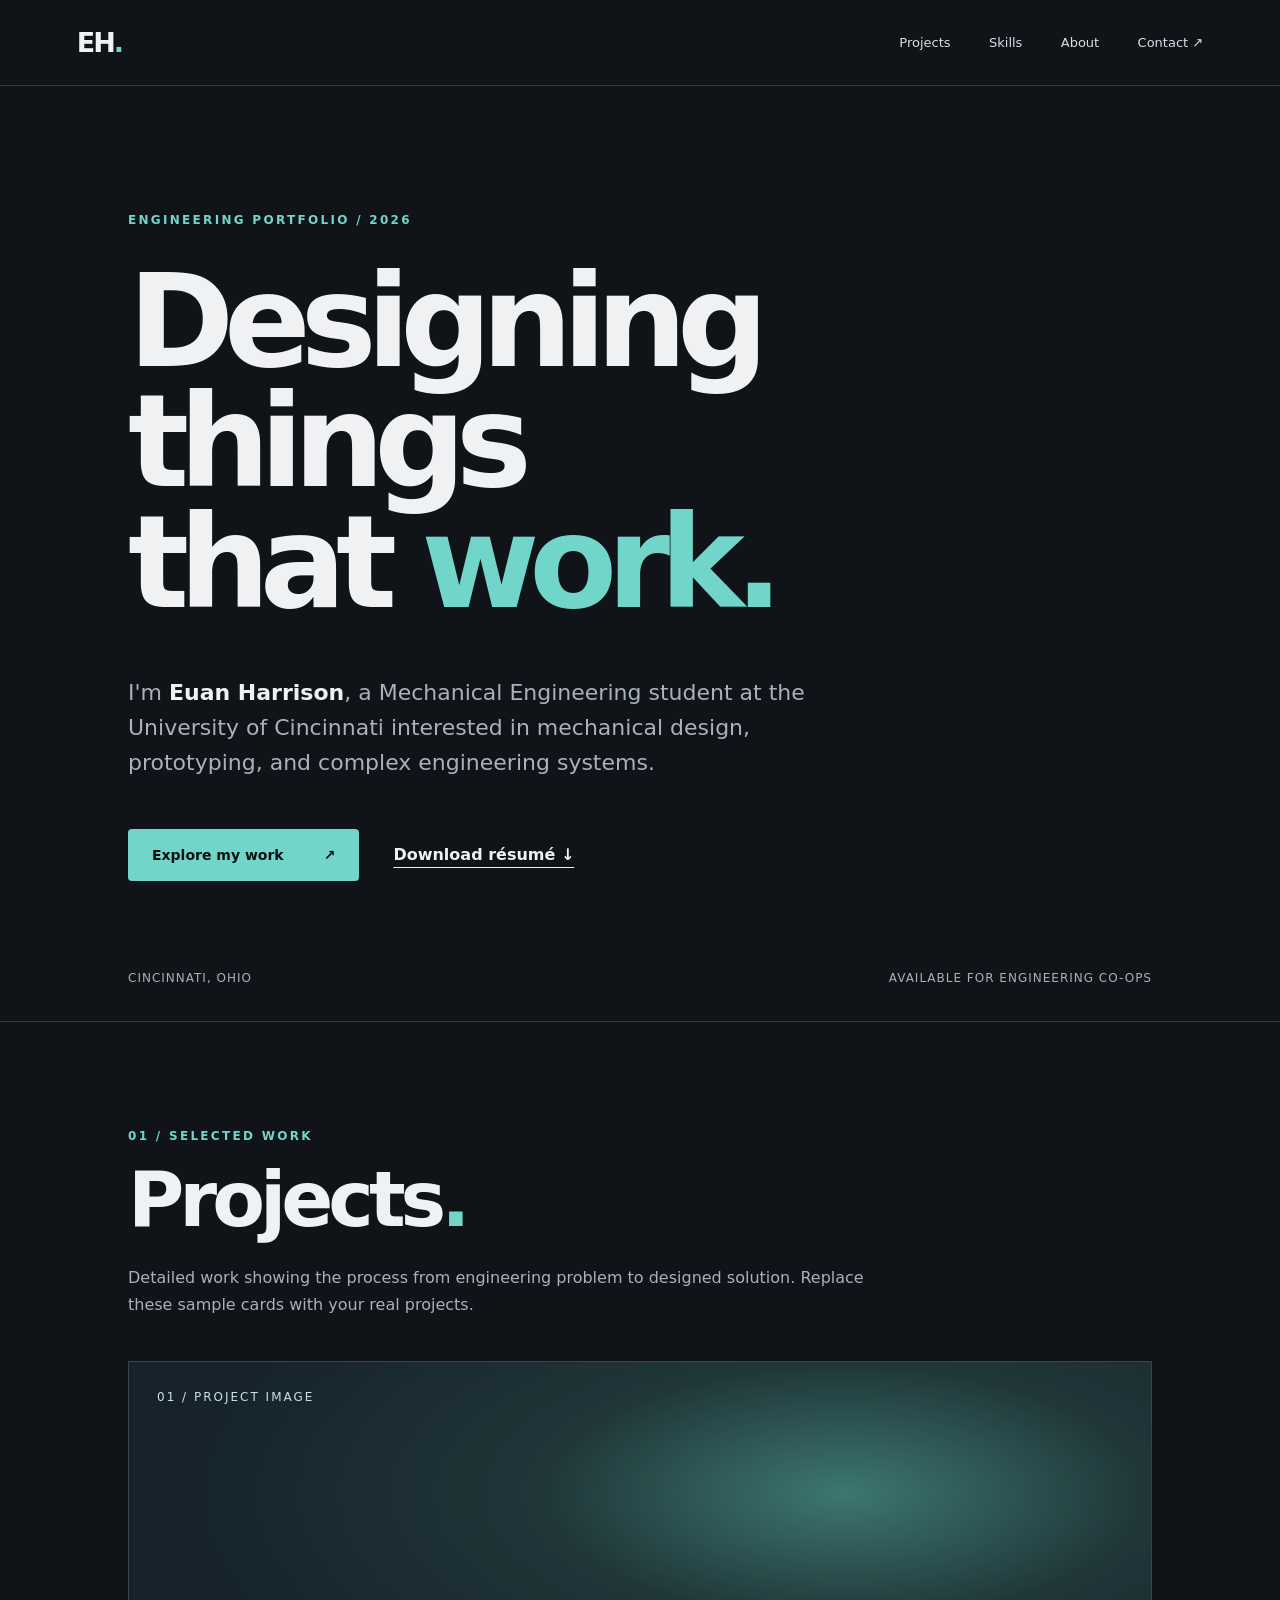
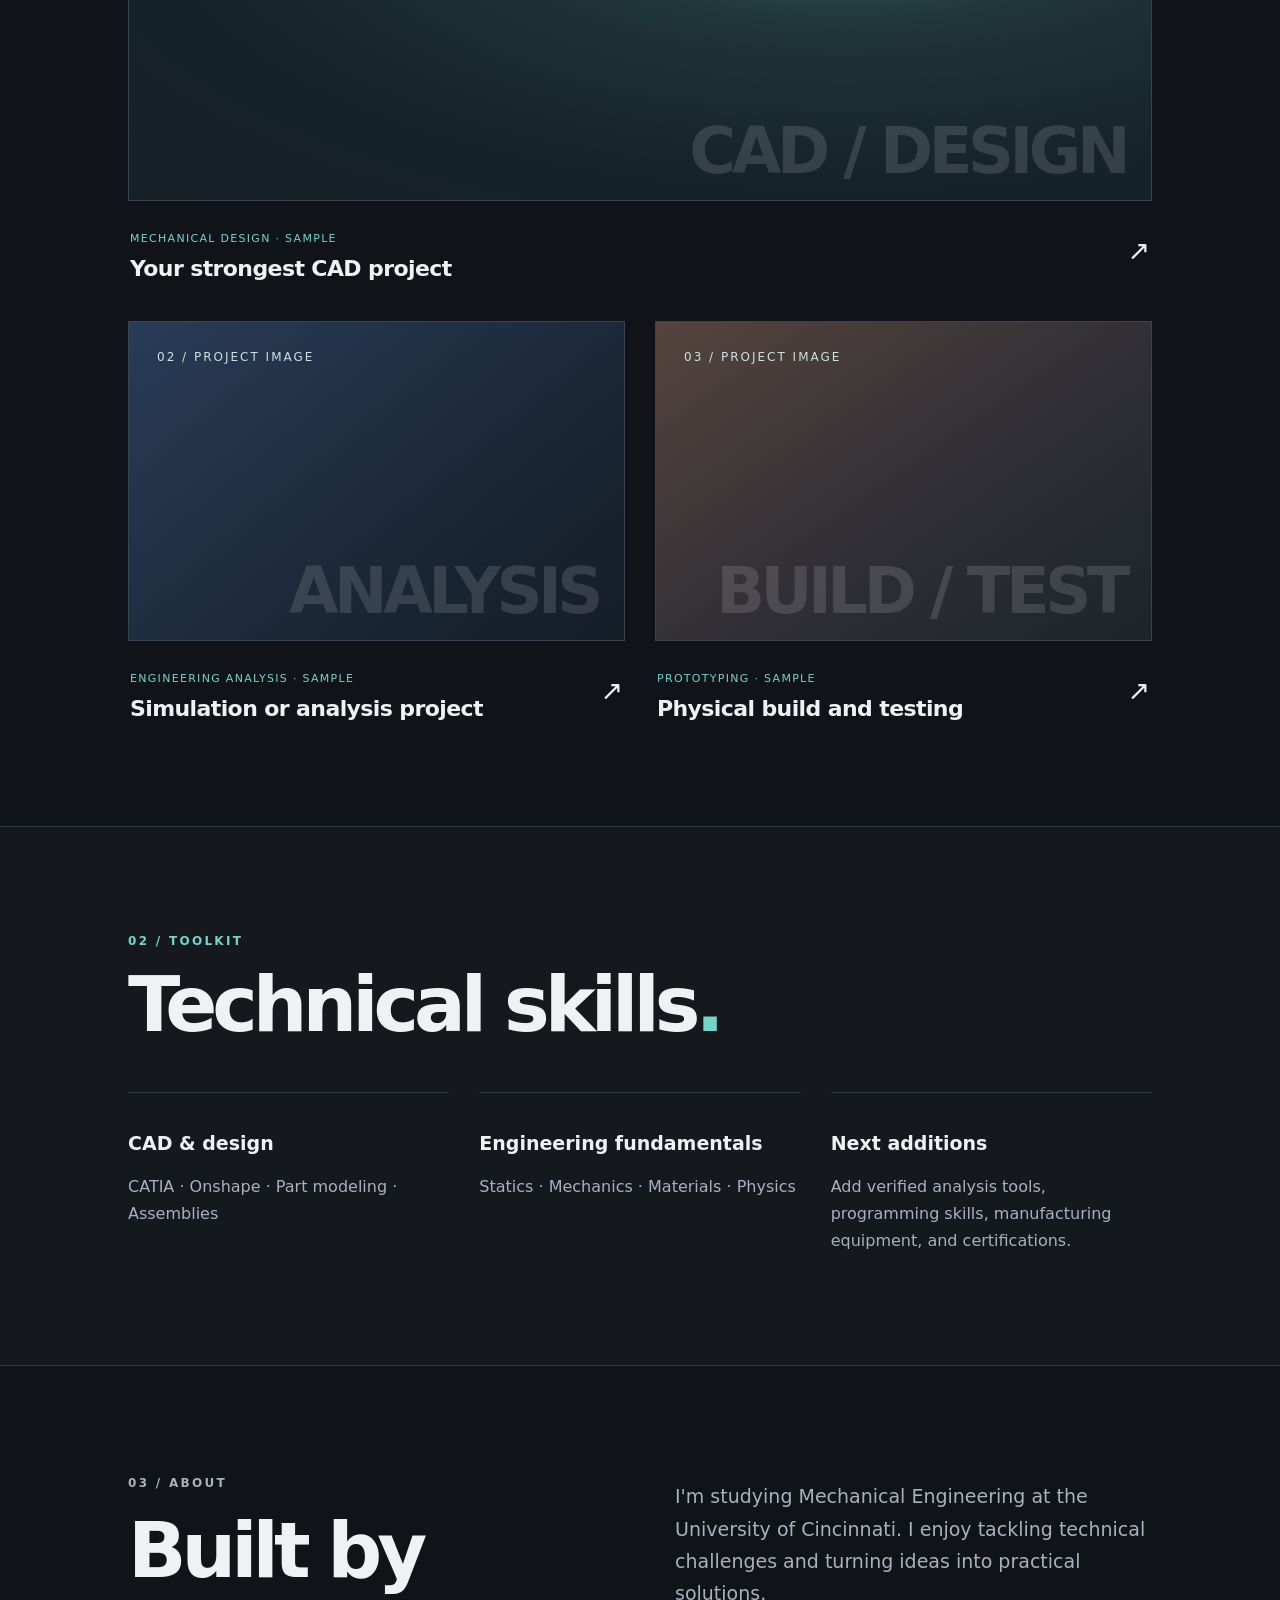
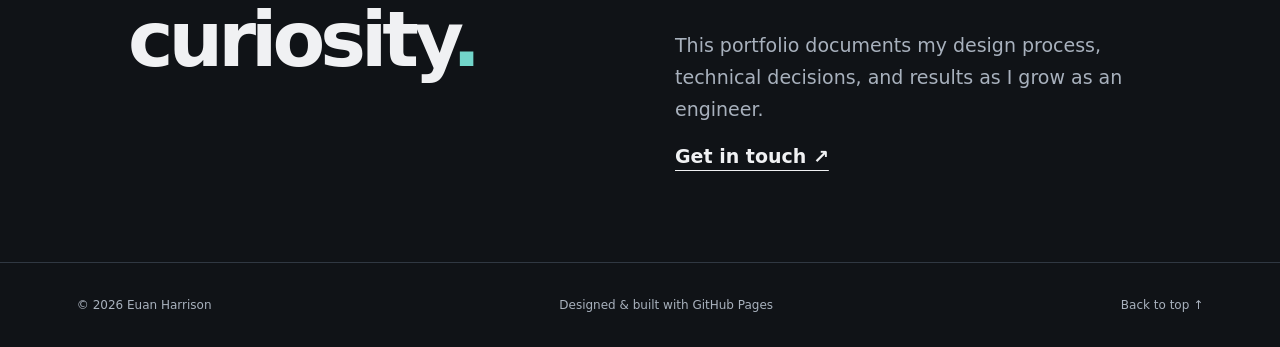
==== index.html @ 5d31ae8a "Add files via upload" ====
<!DOCTYPE html>
<html lang="en">
<head>
  <meta charset="UTF-8"><meta name="viewport" content="width=device-width, initial-scale=1">
  <meta name="description" content="Euan Harrison — Mechanical Engineering Portfolio">
  <title>Euan Harrison | Mechanical Engineering</title>
  <link rel="stylesheet" href="styles.css">
</head>
<body>
<header class="topbar"><a class="brand" href="#top">EH<span>.</span></a><nav aria-label="Main navigation"><a href="#projects">Projects</a><a href="#skills">Skills</a><a href="#about">About</a><a href="mailto:YOUR_EMAIL_HERE">Contact ↗</a></nav></header>
<main id="top">
<section class="hero"><p class="eyebrow">ENGINEERING PORTFOLIO / 2026</p><h1>Designing things<br>that <em>work.</em></h1><p class="intro">I'm <strong>Euan Harrison</strong>, a Mechanical Engineering student at the University of Cincinnati interested in mechanical design, prototyping, and complex engineering systems.</p><div class="actions"><a class="button" href="#projects">Explore my work <span>↗</span></a><a class="text-link" href="assets/resume.pdf" target="_blank" rel="noopener">Download résumé ↓</a></div><div class="hero-bottom"><span>Cincinnati, Ohio</span><span>Available for engineering co-ops</span></div></section>
<section id="projects" class="section"><div class="section-heading"><p class="eyebrow">01 / SELECTED WORK</p><h2>Projects<span class="dot">.</span></h2><p>Detailed work showing the process from engineering problem to designed solution. Replace these sample cards with your real projects.</p></div><div class="grid">
<a href="project.html" class="project-card"><div class="project-visual visual-one"><span>01 / PROJECT IMAGE</span><b>CAD / DESIGN</b></div><div class="project-meta"><div><p>MECHANICAL DESIGN · SAMPLE</p><h3>Your strongest CAD project</h3></div><span>↗</span></div></a>
<a href="project.html" class="project-card"><div class="project-visual visual-two"><span>02 / PROJECT IMAGE</span><b>ANALYSIS</b></div><div class="project-meta"><div><p>ENGINEERING ANALYSIS · SAMPLE</p><h3>Simulation or analysis project</h3></div><span>↗</span></div></a>
<a href="project.html" class="project-card"><div class="project-visual visual-three"><span>03 / PROJECT IMAGE</span><b>BUILD / TEST</b></div><div class="project-meta"><div><p>PROTOTYPING · SAMPLE</p><h3>Physical build and testing</h3></div><span>↗</span></div></a>
</div></section>
<section id="skills" class="section muted"><div class="section-heading"><p class="eyebrow">02 / TOOLKIT</p><h2>Technical skills<span class="dot">.</span></h2></div><div class="skill-grid"><div><h3>CAD & design</h3><p>CATIA · Onshape · Part modeling · Assemblies</p></div><div><h3>Engineering fundamentals</h3><p>Statics · Mechanics · Materials · Physics</p></div><div><h3>Next additions</h3><p>Add verified analysis tools, programming skills, manufacturing equipment, and certifications.</p></div></div></section>
<section id="about" class="section about"><div><p class="eyebrow">03 / ABOUT</p><h2>Built by curiosity<span class="dot">.</span></h2></div><div><p>I'm studying Mechanical Engineering at the University of Cincinnati. I enjoy tackling technical challenges and turning ideas into practical solutions.</p><p>This portfolio documents my design process, technical decisions, and results as I grow as an engineer.</p><a class="text-link" href="mailto:YOUR_EMAIL_HERE">Get in touch ↗</a></div></section>
</main><footer><span>© <span id="year">2026</span> Euan Harrison</span><span>Designed & built with GitHub Pages</span><a href="#top">Back to top ↑</a></footer><script src="script.js"></script>
</body></html>
---- styles.css ----
:root{--bg:#101317;--panel:#1a1f26;--text:#f0f1f3;--dim:#a8b1bd;--line:#303842;--accent:#72d5ca}*{box-sizing:border-box}html{scroll-behavior:smooth}body{margin:0;background:var(--bg);color:var(--text);font-family:Inter,ui-sans-serif,system-ui,-apple-system,"Segoe UI",Arial,sans-serif}a{color:inherit;text-decoration:none}.topbar{height:86px;padding:0 clamp(24px,6vw,100px);display:flex;align-items:center;justify-content:space-between;border-bottom:1px solid var(--line)}.brand{font-size:27px;font-weight:850;letter-spacing:-2px}.brand span,.dot{color:var(--accent)}nav{display:flex;gap:clamp(14px,3vw,40px);font-size:13px;color:#d9dfe5}nav a:hover,.text-link:hover{color:var(--accent)}.hero{min-height:690px;padding:115px clamp(24px,10vw,160px) 36px;display:flex;flex-direction:column;position:relative;border-bottom:1px solid var(--line)}.eyebrow{font-size:12px;font-weight:750;letter-spacing:2.3px;color:var(--accent);text-transform:uppercase}.hero h1,.case h1{font-size:clamp(60px,10vw,148px);line-height:.94;letter-spacing:-.08em;margin:23px 0 30px;font-weight:800}.hero h1 em{font-style:normal;color:var(--accent)}.intro{color:var(--dim);font-size:clamp(18px,2vw,22px);max-width:690px;line-height:1.6}.intro strong{color:var(--text)}.actions{display:flex;align-items:center;gap:34px;margin-top:26px;flex-wrap:wrap}.button{display:inline-flex;align-items:center;justify-content:space-between;gap:40px;background:var(--accent);color:#071210;font-weight:750;font-size:14px;padding:18px 24px;border-radius:4px}.button:hover{filter:brightness(1.12)}.text-link{font-weight:700;text-decoration:underline;text-underline-offset:7px}.hero-bottom{display:flex;justify-content:space-between;gap:24px;color:var(--dim);font-size:12px;letter-spacing:1px;text-transform:uppercase;margin-top:auto;padding-top:90px}.section{padding:95px clamp(24px,10vw,160px);border-bottom:1px solid var(--line)}.section-heading{margin-bottom:43px;max-width:760px}.section h2,.case h2{font-size:clamp(40px,6vw,80px);letter-spacing:-.065em;margin:9px 0 20px}.section-heading>p:last-child,.about p,.skill-grid p,.case p{line-height:1.7;color:var(--dim)}.grid{display:grid;grid-template-columns:repeat(2,minmax(0,1fr));gap:30px}.project-card:first-child{grid-column:1/-1}.project-visual{height:320px;border:1px solid #374452;padding:28px;display:flex;align-items:flex-start;justify-content:space-between;position:relative;overflow:hidden;font-size:12px;letter-spacing:2px;color:#c7e2e0}.project-card:first-child .project-visual{height:440px}.project-visual b{font-size:clamp(34px,5vw,72px);letter-spacing:-.07em;color:#ffffff22;position:absolute;bottom:12px;right:25px}.visual-one{background:radial-gradient(ellipse at 70% 30%,#3c776f 0%,#203639 30%,#16232b 65%,#182027)}.visual-two{background:linear-gradient(140deg,#293c57,#1a2635 65%,#151d27)}.visual-three{background:linear-gradient(145deg,#55443e,#302f35 55%,#1c252a)}.project-meta{display:flex;justify-content:space-between;gap:20px;align-items:center;padding:20px 2px 10px}.project-meta p{font-size:11px;letter-spacing:1.3px;color:var(--accent)}.project-meta h3{font-size:22px;margin:0;letter-spacing:-.6px}.project-meta>span{font-size:27px}.project-card:hover .project-meta h3{color:var(--accent)}.muted{background:#15191e}.skill-grid{display:grid;grid-template-columns:repeat(3,1fr);gap:30px}.skill-grid>div{border-top:1px solid var(--line);padding-top:20px}.skill-grid h3{font-size:19px}.about{display:grid;grid-template-columns:1fr 1fr;gap:70px}.about>div:last-child{font-size:19px}footer{display:flex;justify-content:space-between;gap:20px;padding:35px clamp(24px,6vw,100px);font-size:12px;color:var(--dim)}.case{padding:100px clamp(24px,14vw,210px);max-width:1500px;margin:auto}.case h1{font-size:clamp(55px,9vw,118px)}.case-hero{height:400px;align-items:center;justify-content:center;text-align:center;margin:55px 0 35px}.case-grid{display:grid;grid-template-columns:repeat(3,1fr);gap:24px;border-bottom:1px solid var(--line);padding-bottom:40px}.case section{padding:45px 0;border-bottom:1px solid var(--line)}.case h2{font-size:clamp(28px,4vw,48px)}.case>.button{margin-top:50px}@media(max-width:700px){.topbar{height:72px}nav{gap:14px;font-size:12px}nav a:last-child{display:none}.hero{min-height:620px;padding-top:85px}.hero-bottom{flex-direction:column;gap:8px}.section{padding-top:70px;padding-bottom:70px}.grid,.skill-grid,.about,.case-grid{grid-template-columns:1fr}.project-card:first-child{grid-column:auto}.project-card:first-child .project-visual,.project-visual{height:265px}.about{gap:5px}footer{flex-direction:column}.case{padding-top:65px}}
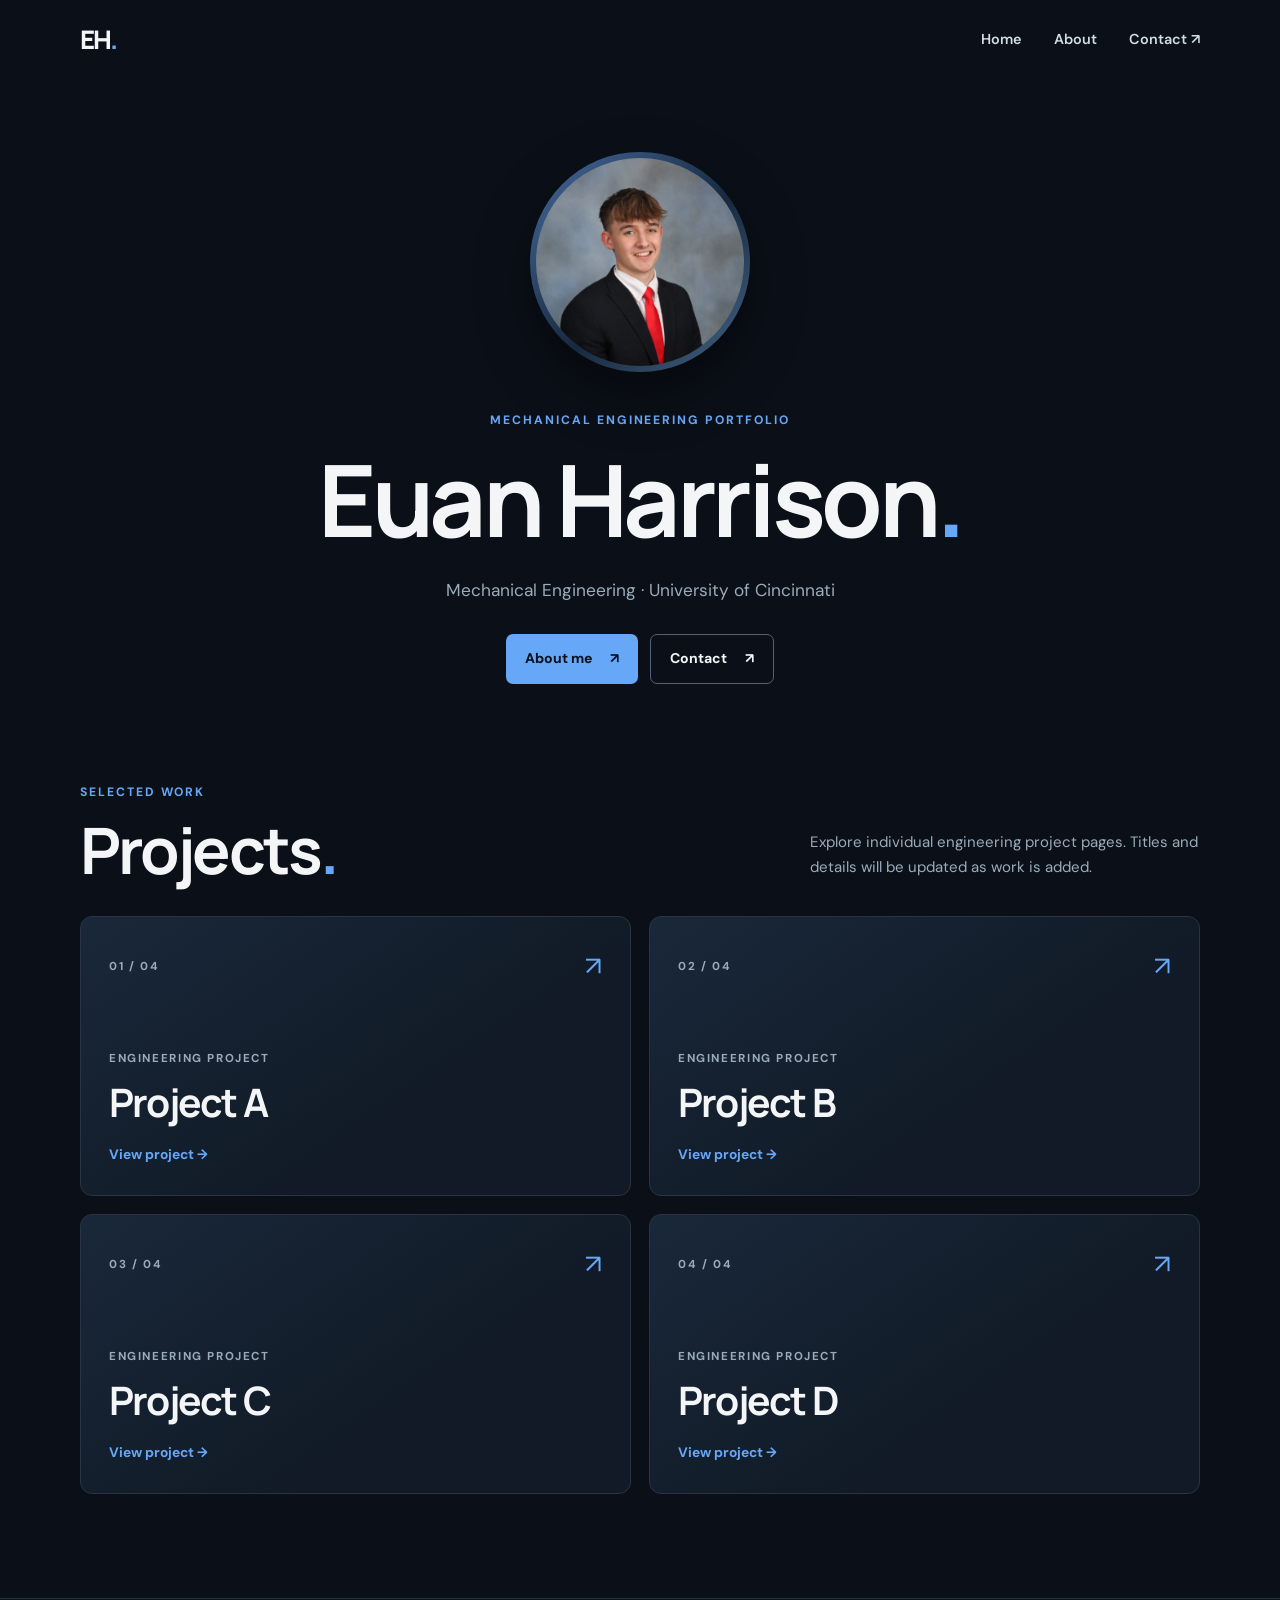
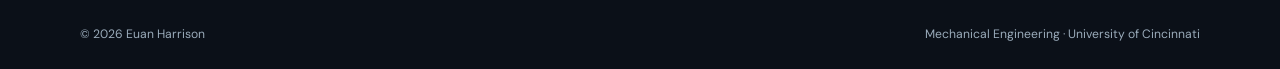
==== commit 56dbbea5: "Update 1 Project A-D, About page, headshot incl" ====
--- a/index.html
+++ b/index.html
@@ -1,21 +1 @@
-<!DOCTYPE html>
-<html lang="en">
-<head>
-  <meta charset="UTF-8"><meta name="viewport" content="width=device-width, initial-scale=1">
-  <meta name="description" content="Euan Harrison — Mechanical Engineering Portfolio">
-  <title>Euan Harrison | Mechanical Engineering</title>
-  <link rel="stylesheet" href="styles.css">
-</head>
-<body>
-<header class="topbar"><a class="brand" href="#top">EH<span>.</span></a><nav aria-label="Main navigation"><a href="#projects">Projects</a><a href="#skills">Skills</a><a href="#about">About</a><a href="mailto:YOUR_EMAIL_HERE">Contact ↗</a></nav></header>
-<main id="top">
-<section class="hero"><p class="eyebrow">ENGINEERING PORTFOLIO / 2026</p><h1>Designing things<br>that <em>work.</em></h1><p class="intro">I'm <strong>Euan Harrison</strong>, a Mechanical Engineering student at the University of Cincinnati interested in mechanical design, prototyping, and complex engineering systems.</p><div class="actions"><a class="button" href="#projects">Explore my work <span>↗</span></a><a class="text-link" href="assets/resume.pdf" target="_blank" rel="noopener">Download résumé ↓</a></div><div class="hero-bottom"><span>Cincinnati, Ohio</span><span>Available for engineering co-ops</span></div></section>
-<section id="projects" class="section"><div class="section-heading"><p class="eyebrow">01 / SELECTED WORK</p><h2>Projects<span class="dot">.</span></h2><p>Detailed work showing the process from engineering problem to designed solution. Replace these sample cards with your real projects.</p></div><div class="grid">
-<a href="project.html" class="project-card"><div class="project-visual visual-one"><span>01 / PROJECT IMAGE</span><b>CAD / DESIGN</b></div><div class="project-meta"><div><p>MECHANICAL DESIGN · SAMPLE</p><h3>Your strongest CAD project</h3></div><span>↗</span></div></a>
-<a href="project.html" class="project-card"><div class="project-visual visual-two"><span>02 / PROJECT IMAGE</span><b>ANALYSIS</b></div><div class="project-meta"><div><p>ENGINEERING ANALYSIS · SAMPLE</p><h3>Simulation or analysis project</h3></div><span>↗</span></div></a>
-<a href="project.html" class="project-card"><div class="project-visual visual-three"><span>03 / PROJECT IMAGE</span><b>BUILD / TEST</b></div><div class="project-meta"><div><p>PROTOTYPING · SAMPLE</p><h3>Physical build and testing</h3></div><span>↗</span></div></a>
-</div></section>
-<section id="skills" class="section muted"><div class="section-heading"><p class="eyebrow">02 / TOOLKIT</p><h2>Technical skills<span class="dot">.</span></h2></div><div class="skill-grid"><div><h3>CAD & design</h3><p>CATIA · Onshape · Part modeling · Assemblies</p></div><div><h3>Engineering fundamentals</h3><p>Statics · Mechanics · Materials · Physics</p></div><div><h3>Next additions</h3><p>Add verified analysis tools, programming skills, manufacturing equipment, and certifications.</p></div></div></section>
-<section id="about" class="section about"><div><p class="eyebrow">03 / ABOUT</p><h2>Built by curiosity<span class="dot">.</span></h2></div><div><p>I'm studying Mechanical Engineering at the University of Cincinnati. I enjoy tackling technical challenges and turning ideas into practical solutions.</p><p>This portfolio documents my design process, technical decisions, and results as I grow as an engineer.</p><a class="text-link" href="mailto:YOUR_EMAIL_HERE">Get in touch ↗</a></div></section>
-</main><footer><span>© <span id="year">2026</span> Euan Harrison</span><span>Designed & built with GitHub Pages</span><a href="#top">Back to top ↑</a></footer><script src="script.js"></script>
-</body></html>
+<!doctype html><html lang="en"><head><meta charset="utf-8"><meta name="viewport" content="width=device-width,initial-scale=1"><meta name="description" content="Mechanical engineering portfolio of Euan Harrison."><title>Home | Euan Harrison</title><link rel="stylesheet" href="styles.css"></head><body><header class="topbar"><a class="brand" href="index.html" aria-label="Euan Harrison home">EH<span>.</span></a><nav aria-label="Main navigation"><a href="index.html">Home</a><a href="about.html">About</a><a href="mailto:YOUR_EMAIL_HERE">Contact ↗</a></nav></header><main><section class="home-hero"><div class="portrait-wrap"><img class="portrait" src="assets/headshot.png" alt="Professional portrait of Euan Harrison"></div><p class="eyebrow">MECHANICAL ENGINEERING PORTFOLIO</p><h1>Euan Harrison<span class="dot">.</span></h1><p class="tagline">Mechanical Engineering · University of Cincinnati</p><div class="hero-actions"><a class="pill" href="about.html">About me <span aria-hidden="true">↗</span></a><a class="pill secondary" href="mailto:YOUR_EMAIL_HERE">Contact <span aria-hidden="true">↗</span></a></div></section><section class="projects" aria-labelledby="projects-heading"><div class="section-header"><div><p class="eyebrow">SELECTED WORK</p><h2 id="projects-heading">Projects<span class="dot">.</span></h2></div><p>Explore individual engineering project pages. Titles and details will be updated as work is added.</p></div><div class="project-grid"><a class="project-tile" href="project-a.html" aria-label="View Project A"><div class="tile-upper"><span class="project-index">01 / 04</span><span class="tile-arrow">↗</span></div><div class="tile-lower"><span class="tile-kicker">ENGINEERING PROJECT</span><h3>Project A</h3><span class="tile-cta">View project →</span></div></a><a class="project-tile" href="project-b.html" aria-label="View Project B"><div class="tile-upper"><span class="project-index">02 / 04</span><span class="tile-arrow">↗</span></div><div class="tile-lower"><span class="tile-kicker">ENGINEERING PROJECT</span><h3>Project B</h3><span class="tile-cta">View project →</span></div></a><a class="project-tile" href="project-c.html" aria-label="View Project C"><div class="tile-upper"><span class="project-index">03 / 04</span><span class="tile-arrow">↗</span></div><div class="tile-lower"><span class="tile-kicker">ENGINEERING PROJECT</span><h3>Project C</h3><span class="tile-cta">View project →</span></div></a><a class="project-tile" href="project-d.html" aria-label="View Project D"><div class="tile-upper"><span class="project-index">04 / 04</span><span class="tile-arrow">↗</span></div><div class="tile-lower"><span class="tile-kicker">ENGINEERING PROJECT</span><h3>Project D</h3><span class="tile-cta">View project →</span></div></a></div></section></main><footer><span>© <span id="year">2026</span> Euan Harrison</span><span>Mechanical Engineering · University of Cincinnati</span></footer><script src="script.js"></script></body></html>
--- a/styles.css
+++ b/styles.css
@@ -1 +1,2 @@
-:root{--bg:#101317;--panel:#1a1f26;--text:#f0f1f3;--dim:#a8b1bd;--line:#303842;--accent:#72d5ca}*{box-sizing:border-box}html{scroll-behavior:smooth}body{margin:0;background:var(--bg);color:var(--text);font-family:Inter,ui-sans-serif,system-ui,-apple-system,"Segoe UI",Arial,sans-serif}a{color:inherit;text-decoration:none}.topbar{height:86px;padding:0 clamp(24px,6vw,100px);display:flex;align-items:center;justify-content:space-between;border-bottom:1px solid var(--line)}.brand{font-size:27px;font-weight:850;letter-spacing:-2px}.brand span,.dot{color:var(--accent)}nav{display:flex;gap:clamp(14px,3vw,40px);font-size:13px;color:#d9dfe5}nav a:hover,.text-link:hover{color:var(--accent)}.hero{min-height:690px;padding:115px clamp(24px,10vw,160px) 36px;display:flex;flex-direction:column;position:relative;border-bottom:1px solid var(--line)}.eyebrow{font-size:12px;font-weight:750;letter-spacing:2.3px;color:var(--accent);text-transform:uppercase}.hero h1,.case h1{font-size:clamp(60px,10vw,148px);line-height:.94;letter-spacing:-.08em;margin:23px 0 30px;font-weight:800}.hero h1 em{font-style:normal;color:var(--accent)}.intro{color:var(--dim);font-size:clamp(18px,2vw,22px);max-width:690px;line-height:1.6}.intro strong{color:var(--text)}.actions{display:flex;align-items:center;gap:34px;margin-top:26px;flex-wrap:wrap}.button{display:inline-flex;align-items:center;justify-content:space-between;gap:40px;background:var(--accent);color:#071210;font-weight:750;font-size:14px;padding:18px 24px;border-radius:4px}.button:hover{filter:brightness(1.12)}.text-link{font-weight:700;text-decoration:underline;text-underline-offset:7px}.hero-bottom{display:flex;justify-content:space-between;gap:24px;color:var(--dim);font-size:12px;letter-spacing:1px;text-transform:uppercase;margin-top:auto;padding-top:90px}.section{padding:95px clamp(24px,10vw,160px);border-bottom:1px solid var(--line)}.section-heading{margin-bottom:43px;max-width:760px}.section h2,.case h2{font-size:clamp(40px,6vw,80px);letter-spacing:-.065em;margin:9px 0 20px}.section-heading>p:last-child,.about p,.skill-grid p,.case p{line-height:1.7;color:var(--dim)}.grid{display:grid;grid-template-columns:repeat(2,minmax(0,1fr));gap:30px}.project-card:first-child{grid-column:1/-1}.project-visual{height:320px;border:1px solid #374452;padding:28px;display:flex;align-items:flex-start;justify-content:space-between;position:relative;overflow:hidden;font-size:12px;letter-spacing:2px;color:#c7e2e0}.project-card:first-child .project-visual{height:440px}.project-visual b{font-size:clamp(34px,5vw,72px);letter-spacing:-.07em;color:#ffffff22;position:absolute;bottom:12px;right:25px}.visual-one{background:radial-gradient(ellipse at 70% 30%,#3c776f 0%,#203639 30%,#16232b 65%,#182027)}.visual-two{background:linear-gradient(140deg,#293c57,#1a2635 65%,#151d27)}.visual-three{background:linear-gradient(145deg,#55443e,#302f35 55%,#1c252a)}.project-meta{display:flex;justify-content:space-between;gap:20px;align-items:center;padding:20px 2px 10px}.project-meta p{font-size:11px;letter-spacing:1.3px;color:var(--accent)}.project-meta h3{font-size:22px;margin:0;letter-spacing:-.6px}.project-meta>span{font-size:27px}.project-card:hover .project-meta h3{color:var(--accent)}.muted{background:#15191e}.skill-grid{display:grid;grid-template-columns:repeat(3,1fr);gap:30px}.skill-grid>div{border-top:1px solid var(--line);padding-top:20px}.skill-grid h3{font-size:19px}.about{display:grid;grid-template-columns:1fr 1fr;gap:70px}.about>div:last-child{font-size:19px}footer{display:flex;justify-content:space-between;gap:20px;padding:35px clamp(24px,6vw,100px);font-size:12px;color:var(--dim)}.case{padding:100px clamp(24px,14vw,210px);max-width:1500px;margin:auto}.case h1{font-size:clamp(55px,9vw,118px)}.case-hero{height:400px;align-items:center;justify-content:center;text-align:center;margin:55px 0 35px}.case-grid{display:grid;grid-template-columns:repeat(3,1fr);gap:24px;border-bottom:1px solid var(--line);padding-bottom:40px}.case section{padding:45px 0;border-bottom:1px solid var(--line)}.case h2{font-size:clamp(28px,4vw,48px)}.case>.button{margin-top:50px}@media(max-width:700px){.topbar{height:72px}nav{gap:14px;font-size:12px}nav a:last-child{display:none}.hero{min-height:620px;padding-top:85px}.hero-bottom{flex-direction:column;gap:8px}.section{padding-top:70px;padding-bottom:70px}.grid,.skill-grid,.about,.case-grid{grid-template-columns:1fr}.project-card:first-child{grid-column:auto}.project-card:first-child .project-visual,.project-visual{height:265px}.about{gap:5px}footer{flex-direction:column}.case{padding-top:65px}}
+@import url('https://fonts.googleapis.com/css2?family=DM+Sans:wght@400;500;600;700&family=Manrope:wght@400;500;600;700;800&display=swap');
+:root{--bg:#0b1018;--panel:#111a26;--line:#293341;--text:#f3f5f7;--muted:#9aabba;--accent:#66a7f8;--max:1120px}*{box-sizing:border-box}html{scroll-behavior:smooth}body{margin:0;background:var(--bg);color:var(--text);font-family:'DM Sans',Arial,sans-serif;line-height:1.65}a{color:inherit;text-decoration:none}a:focus-visible{outline:3px solid var(--accent);outline-offset:5px}h1,h2,h3,p{margin-top:0}h1,h2,h3{font-family:Manrope,Arial,sans-serif;letter-spacing:-.045em;line-height:1.13}.dot{color:var(--accent)}.eyebrow{color:var(--accent);font-size:.76rem;font-weight:700;letter-spacing:.16em}.topbar{height:80px;max-width:calc(var(--max) + 64px);padding:0 32px;margin:auto;display:flex;align-items:center;justify-content:space-between}.brand{font-family:Manrope,sans-serif;font-size:1.6rem;font-weight:800;letter-spacing:-.08em}.brand span{color:var(--accent)}nav{display:flex;gap:32px}nav a{font-size:.9rem;font-weight:600;color:#d1dce7;transition:color .2s}nav a:hover,.back-link:hover{color:var(--accent)}main{min-height:calc(100vh - 164px)}.home-hero{text-align:center;max-width:850px;padding:72px 24px 98px;margin:auto}.portrait-wrap{width:220px;height:220px;border-radius:50%;margin:0 auto 38px;padding:6px;background:linear-gradient(135deg,#456b9e,#17293f 55%,#466687);box-shadow:0 22px 55px #0007}.portrait{display:block;width:100%;height:100%;object-fit:cover;object-position:50% 27%;border-radius:50%}.home-hero h1{font-size:clamp(3.2rem,7.8vw,6.5rem);margin:13px 0}.tagline{font-size:1.08rem;color:var(--muted);margin:20px 0 30px}.hero-actions,.link-row,.next-links{display:flex;gap:12px;flex-wrap:wrap;justify-content:center}.pill{display:inline-flex;align-items:center;justify-content:center;gap:18px;background:var(--accent);color:#07111e;border-radius:7px;padding:12px 19px;font-size:.88rem;font-weight:700;transition:transform .2s,background .2s}.pill:hover{transform:translateY(-2px);background:#8cbbfa}.pill.secondary{border:1px solid #526276;background:transparent;color:var(--text)}.pill.secondary:hover{border-color:var(--accent)}.projects{max-width:calc(var(--max) + 64px);margin:0 auto;padding:0 32px 104px}.section-header{display:flex;justify-content:space-between;align-items:end;gap:30px;margin-bottom:30px}.section-header h2{font-size:clamp(2.7rem,5vw,4.25rem);margin:0}.section-header>p{color:var(--muted);max-width:390px;font-size:.94rem;margin:0 0 6px}.project-grid{display:grid;grid-template-columns:repeat(2,minmax(0,1fr));gap:18px}.project-tile{min-height:280px;padding:28px;background:linear-gradient(145deg,#19283a,#111a26 65%);border:1px solid var(--line);display:flex;flex-direction:column;justify-content:space-between;border-radius:12px;transition:border-color .25s,transform .25s,background .25s}.project-tile:hover{transform:translateY(-4px);border-color:var(--accent);background:linear-gradient(145deg,#203957,#131e2b)}.tile-upper{display:flex;justify-content:space-between;align-items:center}.project-index,.tile-kicker{font-size:.72rem;font-weight:700;letter-spacing:.14em;color:var(--muted)}.tile-arrow{font-size:1.65rem;color:var(--accent)}.tile-lower h3{font-size:2.45rem;margin:10px 0 16px}.tile-cta{font-size:.86rem;color:var(--accent);font-weight:700}footer{border-top:1px solid var(--line);padding:25px max(32px,calc((100vw - var(--max))/2));display:flex;justify-content:space-between;gap:20px;color:var(--muted);font-size:.76rem}.inner-page{max-width:calc(var(--max) + 64px);margin:0 auto;padding:75px 32px 112px}.inner-page h1{font-size:clamp(3.2rem,7vw,5.7rem);margin:16px 0 26px}.lead{font-size:1.25rem;color:#dce5ed;max-width:700px}.inner-page p:not(.eyebrow){color:#b8c5d1}.about-layout{display:grid;grid-template-columns:1.3fr .7fr;gap:75px;align-items:center}.about-layout p{max-width:640px}.about-layout .link-row{justify-content:flex-start;margin-top:30px}.about-image{width:100%;max-height:500px;object-fit:cover;object-position:center 21%;border-radius:13px;border:1px solid var(--line)}.case-top{display:flex;align-items:center;justify-content:space-between;gap:25px}.back-link{font-size:.87rem;font-weight:700;color:#d2dfed}.case-top .eyebrow{margin:0}.case-page>.lead{margin-bottom:42px}.image-placeholder{height:360px;border:1px dashed #3b5269;border-radius:12px;background:radial-gradient(ellipse at 50% 60%,#203653,#111c2a 65%);display:flex;flex-direction:column;gap:13px;align-items:center;justify-content:center;text-align:center;padding:25px;color:#e4ebf3;font-weight:700;letter-spacing:.04em}.image-placeholder small{font-weight:400;color:var(--muted);letter-spacing:0}.case-facts{display:grid;grid-template-columns:repeat(3,1fr);border-bottom:1px solid var(--line);gap:15px;padding:32px 0 42px;margin-bottom:30px}.case-facts div{display:flex;flex-direction:column;gap:8px}.case-facts span{color:var(--accent);font-size:.72rem;letter-spacing:.14em;font-weight:700}.case-facts strong{font-weight:500}.case-sections section{display:grid;grid-template-columns:80px 1fr;gap:22px;padding:29px 0;border-bottom:1px solid var(--line)}.section-number{color:var(--accent);font-family:Manrope;font-size:1.05rem;font-weight:800}.case-sections h2{font-size:1.55rem;margin-bottom:12px}.case-sections p{margin-bottom:0}.next-links{justify-content:space-between;margin-top:36px}@media(max-width:760px){.topbar{height:70px;padding:0 22px}nav{gap:20px}.home-hero{padding:56px 18px 77px}.portrait-wrap{width:184px;height:184px}.projects{padding:0 20px 75px}.section-header{display:block}.section-header>p{margin-top:18px}.project-grid{grid-template-columns:1fr}.project-tile{min-height:230px}.inner-page{padding:48px 22px 80px}.about-layout{grid-template-columns:1fr;gap:30px}.about-image{max-height:440px;width:min(100%,390px)}footer{padding:22px;display:block}footer span{display:block;margin:6px 0}.case-facts{grid-template-columns:1fr;gap:23px}.image-placeholder{height:270px}.case-top{align-items:flex-start}.case-top .eyebrow{text-align:right}.case-sections section{grid-template-columns:40px 1fr;gap:10px}}@media(prefers-reduced-motion:reduce){html{scroll-behavior:auto}*{transition:none!important}}
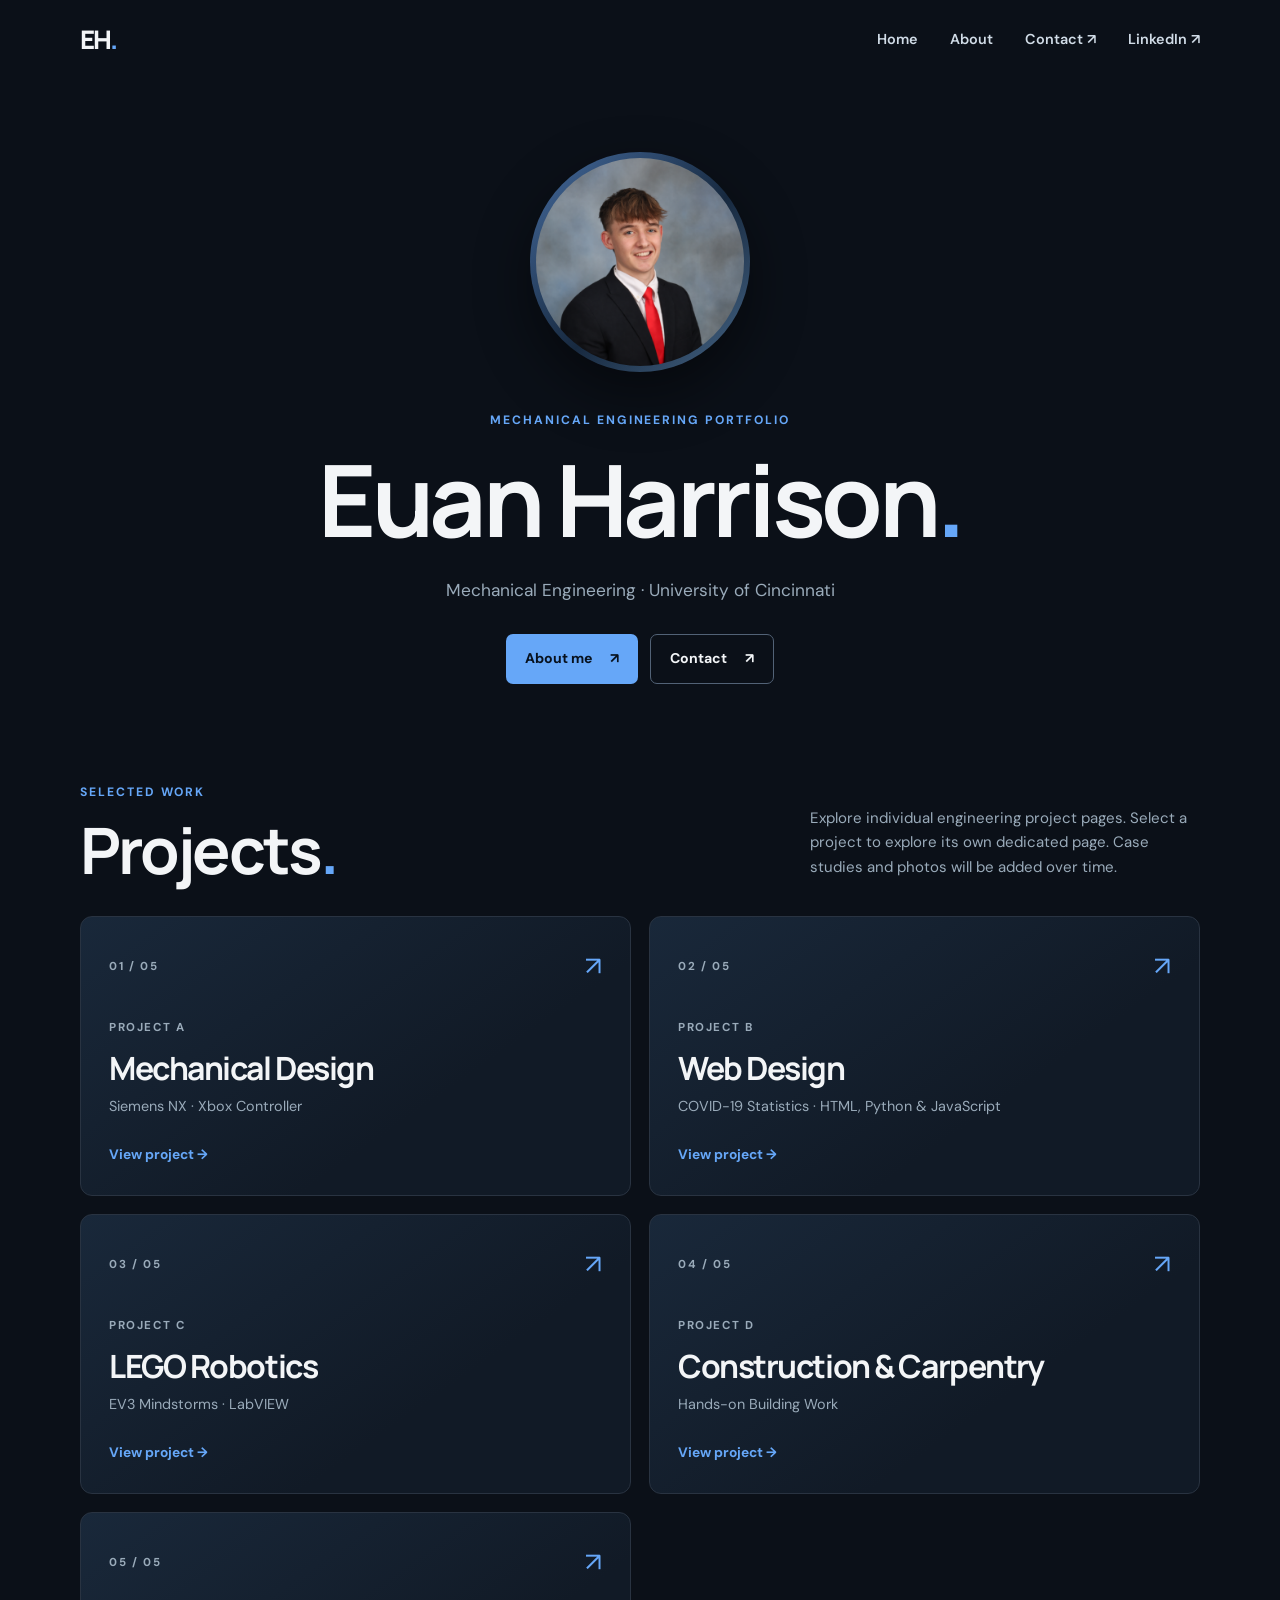
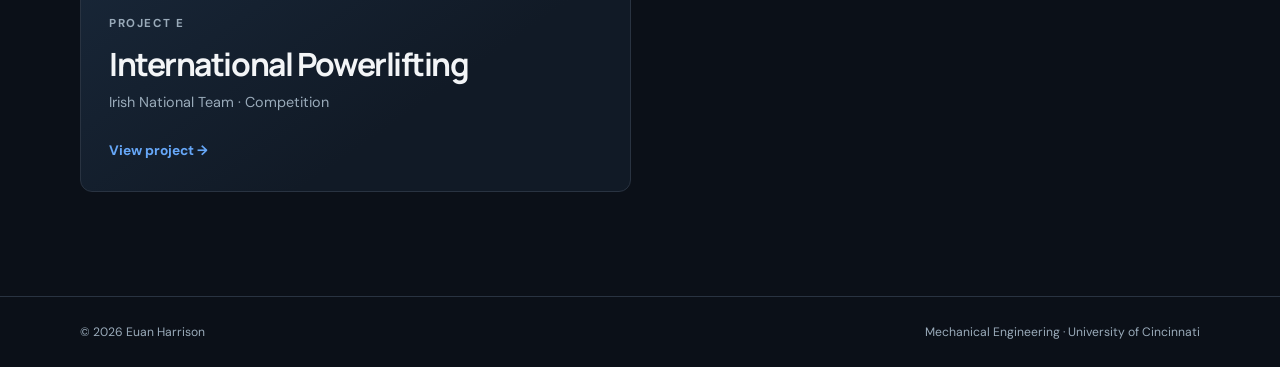
==== commit a636893b: "Update 2 Naming all projects" ====
--- a/index.html
+++ b/index.html
@@ -1 +1 @@
-<!doctype html><html lang="en"><head><meta charset="utf-8"><meta name="viewport" content="width=device-width,initial-scale=1"><meta name="description" content="Mechanical engineering portfolio of Euan Harrison."><title>Home | Euan Harrison</title><link rel="stylesheet" href="styles.css"></head><body><header class="topbar"><a class="brand" href="index.html" aria-label="Euan Harrison home">EH<span>.</span></a><nav aria-label="Main navigation"><a href="index.html">Home</a><a href="about.html">About</a><a href="mailto:YOUR_EMAIL_HERE">Contact ↗</a></nav></header><main><section class="home-hero"><div class="portrait-wrap"><img class="portrait" src="assets/headshot.png" alt="Professional portrait of Euan Harrison"></div><p class="eyebrow">MECHANICAL ENGINEERING PORTFOLIO</p><h1>Euan Harrison<span class="dot">.</span></h1><p class="tagline">Mechanical Engineering · University of Cincinnati</p><div class="hero-actions"><a class="pill" href="about.html">About me <span aria-hidden="true">↗</span></a><a class="pill secondary" href="mailto:YOUR_EMAIL_HERE">Contact <span aria-hidden="true">↗</span></a></div></section><section class="projects" aria-labelledby="projects-heading"><div class="section-header"><div><p class="eyebrow">SELECTED WORK</p><h2 id="projects-heading">Projects<span class="dot">.</span></h2></div><p>Explore individual engineering project pages. Titles and details will be updated as work is added.</p></div><div class="project-grid"><a class="project-tile" href="project-a.html" aria-label="View Project A"><div class="tile-upper"><span class="project-index">01 / 04</span><span class="tile-arrow">↗</span></div><div class="tile-lower"><span class="tile-kicker">ENGINEERING PROJECT</span><h3>Project A</h3><span class="tile-cta">View project →</span></div></a><a class="project-tile" href="project-b.html" aria-label="View Project B"><div class="tile-upper"><span class="project-index">02 / 04</span><span class="tile-arrow">↗</span></div><div class="tile-lower"><span class="tile-kicker">ENGINEERING PROJECT</span><h3>Project B</h3><span class="tile-cta">View project →</span></div></a><a class="project-tile" href="project-c.html" aria-label="View Project C"><div class="tile-upper"><span class="project-index">03 / 04</span><span class="tile-arrow">↗</span></div><div class="tile-lower"><span class="tile-kicker">ENGINEERING PROJECT</span><h3>Project C</h3><span class="tile-cta">View project →</span></div></a><a class="project-tile" href="project-d.html" aria-label="View Project D"><div class="tile-upper"><span class="project-index">04 / 04</span><span class="tile-arrow">↗</span></div><div class="tile-lower"><span class="tile-kicker">ENGINEERING PROJECT</span><h3>Project D</h3><span class="tile-cta">View project →</span></div></a></div></section></main><footer><span>© <span id="year">2026</span> Euan Harrison</span><span>Mechanical Engineering · University of Cincinnati</span></footer><script src="script.js"></script></body></html>+<!doctype html><html lang="en"><head><meta charset="utf-8"><meta name="viewport" content="width=device-width,initial-scale=1"><meta name="description" content="Mechanical engineering portfolio of Euan Harrison."><title>Home | Euan Harrison</title><link rel="stylesheet" href="styles.css"></head><body><header class="topbar"><a class="brand" href="index.html" aria-label="Euan Harrison home">EH<span>.</span></a><nav aria-label="Main navigation"><a href="index.html">Home</a><a href="about.html">About</a><a href="mailto:harri2eu@mail.uc.edu">Contact ↗</a><a href="https://www.linkedin.com/in/euan-harrison-728574384/" target="_blank" rel="noopener noreferrer">LinkedIn ↗</a></nav></header><main><section class="home-hero"><div class="portrait-wrap"><img class="portrait" src="assets/headshot.png" alt="Professional portrait of Euan Harrison"></div><p class="eyebrow">MECHANICAL ENGINEERING PORTFOLIO</p><h1>Euan Harrison<span class="dot">.</span></h1><p class="tagline">Mechanical Engineering · University of Cincinnati</p><div class="hero-actions"><a class="pill" href="about.html">About me <span aria-hidden="true">↗</span></a><a class="pill secondary" href="mailto:harri2eu@mail.uc.edu">Contact <span aria-hidden="true">↗</span></a></div></section><section class="projects" aria-labelledby="projects-heading"><div class="section-header"><div><p class="eyebrow">SELECTED WORK</p><h2 id="projects-heading">Projects<span class="dot">.</span></h2></div><p>Explore individual engineering project pages. Select a project to explore its own dedicated page. Case studies and photos will be added over time.</p></div><div class="project-grid"><a class="project-tile" href="project-a.html" aria-label="View Project A: Mechanical Design"><div class="tile-upper"><span class="project-index">01 / 05</span><span class="tile-arrow">↗</span></div><div class="tile-lower"><span class="tile-kicker">PROJECT A</span><h3>Mechanical Design</h3><p class="tile-description">Siemens NX · Xbox Controller</p><span class="tile-cta">View project →</span></div></a><a class="project-tile" href="project-b.html" aria-label="View Project B: Web Design"><div class="tile-upper"><span class="project-index">02 / 05</span><span class="tile-arrow">↗</span></div><div class="tile-lower"><span class="tile-kicker">PROJECT B</span><h3>Web Design</h3><p class="tile-description">COVID-19 Statistics · HTML, Python &amp; JavaScript</p><span class="tile-cta">View project →</span></div></a><a class="project-tile" href="project-c.html" aria-label="View Project C: LEGO Robotics"><div class="tile-upper"><span class="project-index">03 / 05</span><span class="tile-arrow">↗</span></div><div class="tile-lower"><span class="tile-kicker">PROJECT C</span><h3>LEGO Robotics</h3><p class="tile-description">EV3 Mindstorms · LabVIEW</p><span class="tile-cta">View project →</span></div></a><a class="project-tile" href="project-d.html" aria-label="View Project D: Construction & Carpentry"><div class="tile-upper"><span class="project-index">04 / 05</span><span class="tile-arrow">↗</span></div><div class="tile-lower"><span class="tile-kicker">PROJECT D</span><h3>Construction &amp; Carpentry</h3><p class="tile-description">Hands-on Building Work</p><span class="tile-cta">View project →</span></div></a><a class="project-tile" href="project-e.html" aria-label="View Project E: International Powerlifting"><div class="tile-upper"><span class="project-index">05 / 05</span><span class="tile-arrow">↗</span></div><div class="tile-lower"><span class="tile-kicker">PROJECT E</span><h3>International Powerlifting</h3><p class="tile-description">Irish National Team · Competition</p><span class="tile-cta">View project →</span></div></a></div></section></main><footer><span>© <span id="year">2026</span> Euan Harrison</span><span>Mechanical Engineering · University of Cincinnati</span></footer><script src="script.js"></script></body></html>
--- a/styles.css
+++ b/styles.css
@@ -1,2 +1,5 @@
 @import url('https://fonts.googleapis.com/css2?family=DM+Sans:wght@400;500;600;700&family=Manrope:wght@400;500;600;700;800&display=swap');
 :root{--bg:#0b1018;--panel:#111a26;--line:#293341;--text:#f3f5f7;--muted:#9aabba;--accent:#66a7f8;--max:1120px}*{box-sizing:border-box}html{scroll-behavior:smooth}body{margin:0;background:var(--bg);color:var(--text);font-family:'DM Sans',Arial,sans-serif;line-height:1.65}a{color:inherit;text-decoration:none}a:focus-visible{outline:3px solid var(--accent);outline-offset:5px}h1,h2,h3,p{margin-top:0}h1,h2,h3{font-family:Manrope,Arial,sans-serif;letter-spacing:-.045em;line-height:1.13}.dot{color:var(--accent)}.eyebrow{color:var(--accent);font-size:.76rem;font-weight:700;letter-spacing:.16em}.topbar{height:80px;max-width:calc(var(--max) + 64px);padding:0 32px;margin:auto;display:flex;align-items:center;justify-content:space-between}.brand{font-family:Manrope,sans-serif;font-size:1.6rem;font-weight:800;letter-spacing:-.08em}.brand span{color:var(--accent)}nav{display:flex;gap:32px}nav a{font-size:.9rem;font-weight:600;color:#d1dce7;transition:color .2s}nav a:hover,.back-link:hover{color:var(--accent)}main{min-height:calc(100vh - 164px)}.home-hero{text-align:center;max-width:850px;padding:72px 24px 98px;margin:auto}.portrait-wrap{width:220px;height:220px;border-radius:50%;margin:0 auto 38px;padding:6px;background:linear-gradient(135deg,#456b9e,#17293f 55%,#466687);box-shadow:0 22px 55px #0007}.portrait{display:block;width:100%;height:100%;object-fit:cover;object-position:50% 27%;border-radius:50%}.home-hero h1{font-size:clamp(3.2rem,7.8vw,6.5rem);margin:13px 0}.tagline{font-size:1.08rem;color:var(--muted);margin:20px 0 30px}.hero-actions,.link-row,.next-links{display:flex;gap:12px;flex-wrap:wrap;justify-content:center}.pill{display:inline-flex;align-items:center;justify-content:center;gap:18px;background:var(--accent);color:#07111e;border-radius:7px;padding:12px 19px;font-size:.88rem;font-weight:700;transition:transform .2s,background .2s}.pill:hover{transform:translateY(-2px);background:#8cbbfa}.pill.secondary{border:1px solid #526276;background:transparent;color:var(--text)}.pill.secondary:hover{border-color:var(--accent)}.projects{max-width:calc(var(--max) + 64px);margin:0 auto;padding:0 32px 104px}.section-header{display:flex;justify-content:space-between;align-items:end;gap:30px;margin-bottom:30px}.section-header h2{font-size:clamp(2.7rem,5vw,4.25rem);margin:0}.section-header>p{color:var(--muted);max-width:390px;font-size:.94rem;margin:0 0 6px}.project-grid{display:grid;grid-template-columns:repeat(2,minmax(0,1fr));gap:18px}.project-tile{min-height:280px;padding:28px;background:linear-gradient(145deg,#19283a,#111a26 65%);border:1px solid var(--line);display:flex;flex-direction:column;justify-content:space-between;border-radius:12px;transition:border-color .25s,transform .25s,background .25s}.project-tile:hover{transform:translateY(-4px);border-color:var(--accent);background:linear-gradient(145deg,#203957,#131e2b)}.tile-upper{display:flex;justify-content:space-between;align-items:center}.project-index,.tile-kicker{font-size:.72rem;font-weight:700;letter-spacing:.14em;color:var(--muted)}.tile-arrow{font-size:1.65rem;color:var(--accent)}.tile-lower h3{font-size:2.45rem;margin:10px 0 16px}.tile-cta{font-size:.86rem;color:var(--accent);font-weight:700}footer{border-top:1px solid var(--line);padding:25px max(32px,calc((100vw - var(--max))/2));display:flex;justify-content:space-between;gap:20px;color:var(--muted);font-size:.76rem}.inner-page{max-width:calc(var(--max) + 64px);margin:0 auto;padding:75px 32px 112px}.inner-page h1{font-size:clamp(3.2rem,7vw,5.7rem);margin:16px 0 26px}.lead{font-size:1.25rem;color:#dce5ed;max-width:700px}.inner-page p:not(.eyebrow){color:#b8c5d1}.about-layout{display:grid;grid-template-columns:1.3fr .7fr;gap:75px;align-items:center}.about-layout p{max-width:640px}.about-layout .link-row{justify-content:flex-start;margin-top:30px}.about-image{width:100%;max-height:500px;object-fit:cover;object-position:center 21%;border-radius:13px;border:1px solid var(--line)}.case-top{display:flex;align-items:center;justify-content:space-between;gap:25px}.back-link{font-size:.87rem;font-weight:700;color:#d2dfed}.case-top .eyebrow{margin:0}.case-page>.lead{margin-bottom:42px}.image-placeholder{height:360px;border:1px dashed #3b5269;border-radius:12px;background:radial-gradient(ellipse at 50% 60%,#203653,#111c2a 65%);display:flex;flex-direction:column;gap:13px;align-items:center;justify-content:center;text-align:center;padding:25px;color:#e4ebf3;font-weight:700;letter-spacing:.04em}.image-placeholder small{font-weight:400;color:var(--muted);letter-spacing:0}.case-facts{display:grid;grid-template-columns:repeat(3,1fr);border-bottom:1px solid var(--line);gap:15px;padding:32px 0 42px;margin-bottom:30px}.case-facts div{display:flex;flex-direction:column;gap:8px}.case-facts span{color:var(--accent);font-size:.72rem;letter-spacing:.14em;font-weight:700}.case-facts strong{font-weight:500}.case-sections section{display:grid;grid-template-columns:80px 1fr;gap:22px;padding:29px 0;border-bottom:1px solid var(--line)}.section-number{color:var(--accent);font-family:Manrope;font-size:1.05rem;font-weight:800}.case-sections h2{font-size:1.55rem;margin-bottom:12px}.case-sections p{margin-bottom:0}.next-links{justify-content:space-between;margin-top:36px}@media(max-width:760px){.topbar{height:70px;padding:0 22px}nav{gap:20px}.home-hero{padding:56px 18px 77px}.portrait-wrap{width:184px;height:184px}.projects{padding:0 20px 75px}.section-header{display:block}.section-header>p{margin-top:18px}.project-grid{grid-template-columns:1fr}.project-tile{min-height:230px}.inner-page{padding:48px 22px 80px}.about-layout{grid-template-columns:1fr;gap:30px}.about-image{max-height:440px;width:min(100%,390px)}footer{padding:22px;display:block}footer span{display:block;margin:6px 0}.case-facts{grid-template-columns:1fr;gap:23px}.image-placeholder{height:270px}.case-top{align-items:flex-start}.case-top .eyebrow{text-align:right}.case-sections section{grid-template-columns:40px 1fr;gap:10px}}@media(prefers-reduced-motion:reduce){html{scroll-behavior:auto}*{transition:none!important}}
+
+/* Portfolio version 3 additions */
+.tile-lower h3{font-size:clamp(1.6rem,2.5vw,2.2rem);margin-bottom:9px}.tile-description{color:var(--muted);font-size:.9rem;margin:0 0 22px}.case-subtitle{color:var(--accent)!important;font-weight:700;letter-spacing:.03em}.about-extras{display:grid;grid-template-columns:1fr 1fr;gap:20px;margin-top:70px}.info-panel{border:1px solid var(--line);border-radius:13px;background:var(--panel);padding:28px}.info-panel h2{font-size:1.8rem}.info-panel strong{color:var(--text)}.skill-list{display:flex;flex-wrap:wrap;gap:10px;margin-top:24px}.skill-list span{border:1px solid #4a5c70;border-radius:40px;padding:6px 13px;font-size:.84rem;color:#e2ebf5}@media(max-width:760px){.about-extras{grid-template-columns:1fr;margin-top:40px}.topbar{height:auto;min-height:70px;gap:15px}nav{flex-wrap:wrap;justify-content:flex-end;gap:10px 16px}nav a{font-size:.8rem}}
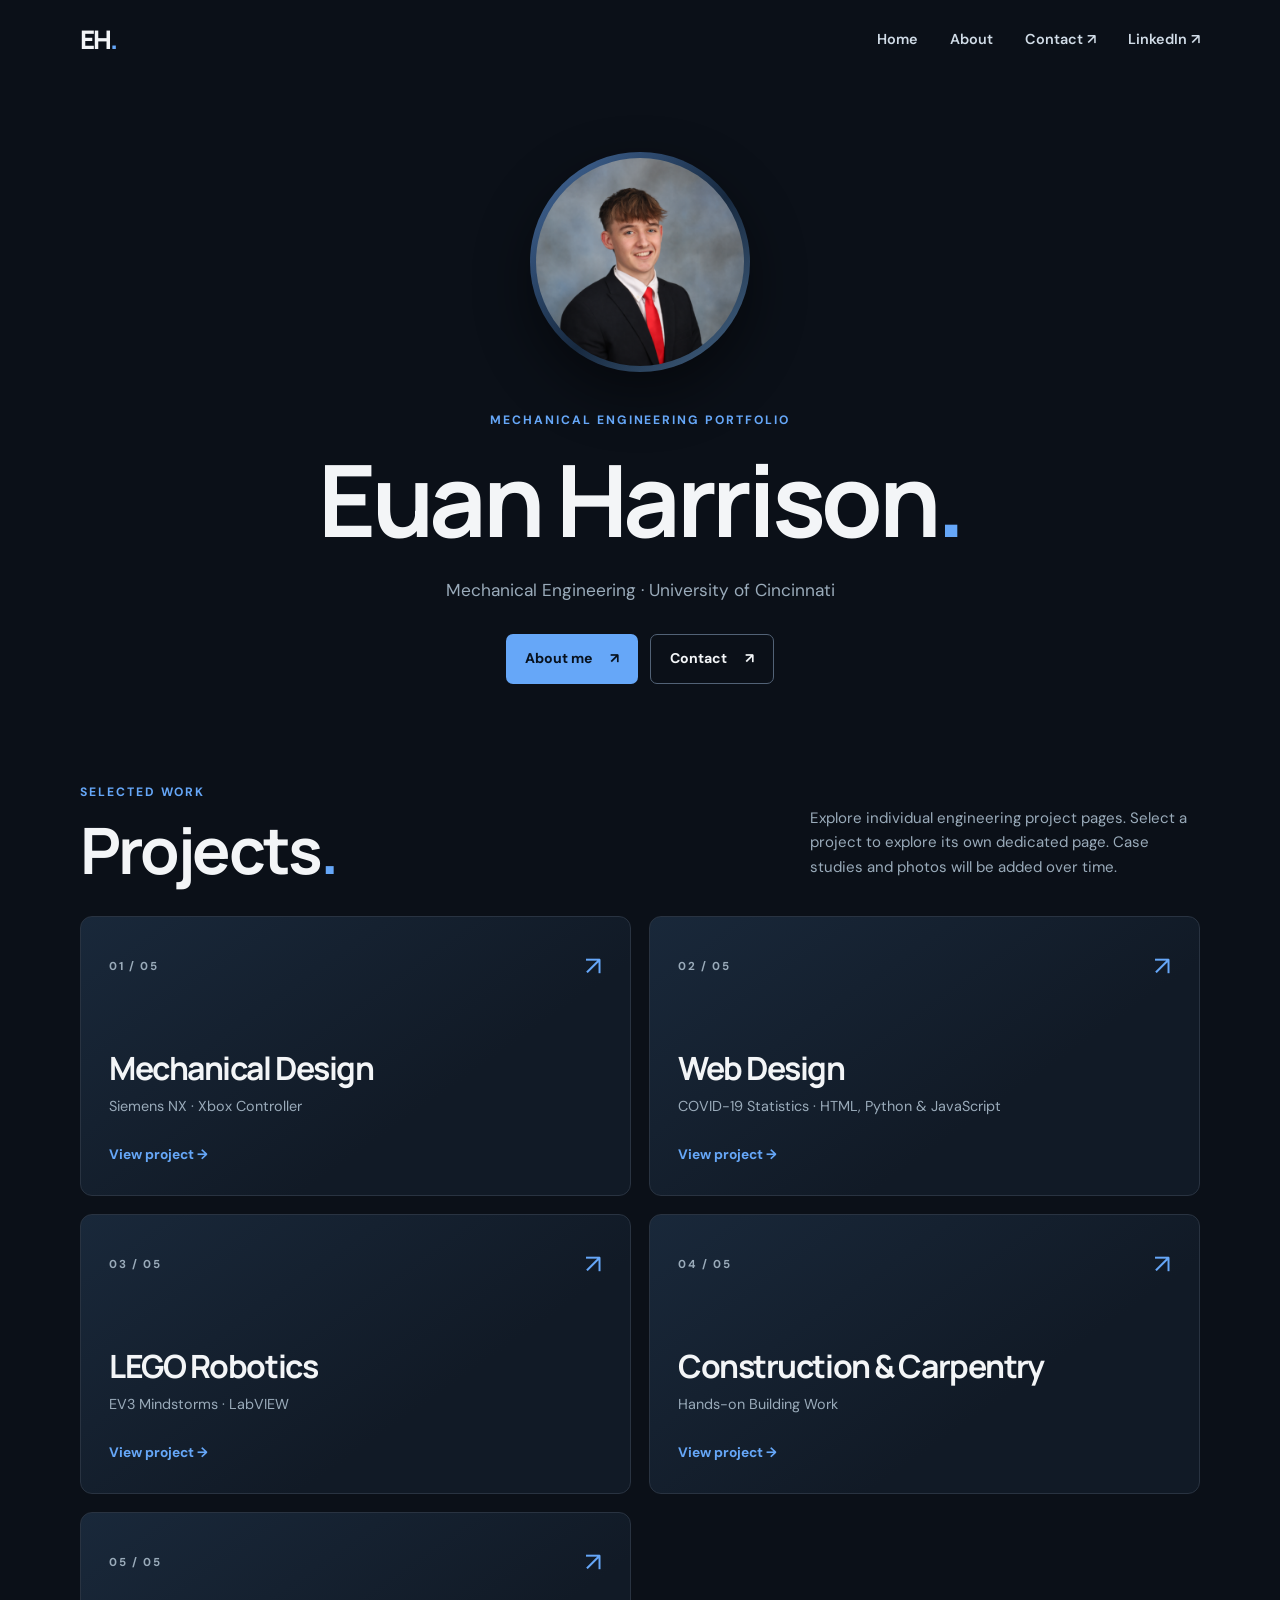
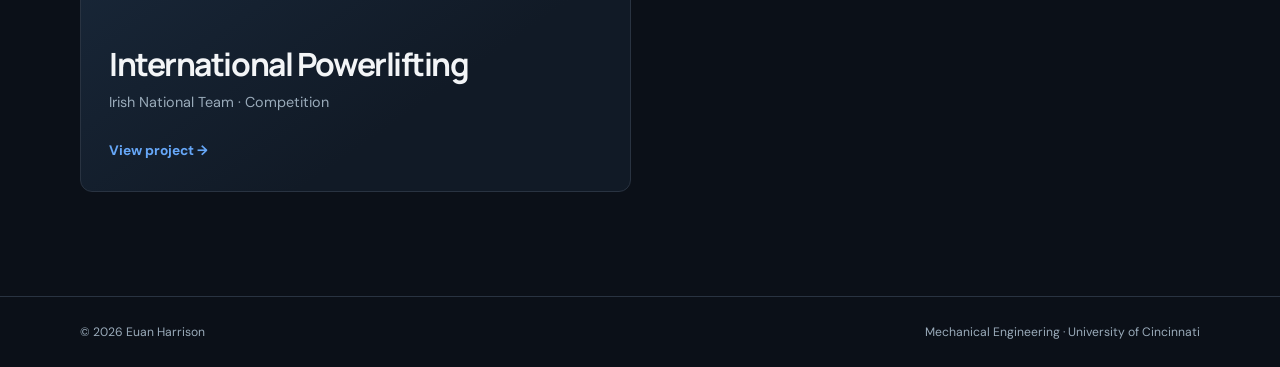
==== commit 5e6d2dc1: "Update 4" ====
--- a/index.html
+++ b/index.html
@@ -1 +1 @@
-<!doctype html><html lang="en"><head><meta charset="utf-8"><meta name="viewport" content="width=device-width,initial-scale=1"><meta name="description" content="Mechanical engineering portfolio of Euan Harrison."><title>Home | Euan Harrison</title><link rel="stylesheet" href="styles.css"></head><body><header class="topbar"><a class="brand" href="index.html" aria-label="Euan Harrison home">EH<span>.</span></a><nav aria-label="Main navigation"><a href="index.html">Home</a><a href="about.html">About</a><a href="mailto:harri2eu@mail.uc.edu">Contact ↗</a><a href="https://www.linkedin.com/in/euan-harrison-728574384/" target="_blank" rel="noopener noreferrer">LinkedIn ↗</a></nav></header><main><section class="home-hero"><div class="portrait-wrap"><img class="portrait" src="assets/headshot.png" alt="Professional portrait of Euan Harrison"></div><p class="eyebrow">MECHANICAL ENGINEERING PORTFOLIO</p><h1>Euan Harrison<span class="dot">.</span></h1><p class="tagline">Mechanical Engineering · University of Cincinnati</p><div class="hero-actions"><a class="pill" href="about.html">About me <span aria-hidden="true">↗</span></a><a class="pill secondary" href="mailto:harri2eu@mail.uc.edu">Contact <span aria-hidden="true">↗</span></a></div></section><section class="projects" aria-labelledby="projects-heading"><div class="section-header"><div><p class="eyebrow">SELECTED WORK</p><h2 id="projects-heading">Projects<span class="dot">.</span></h2></div><p>Explore individual engineering project pages. Select a project to explore its own dedicated page. Case studies and photos will be added over time.</p></div><div class="project-grid"><a class="project-tile" href="project-a.html" aria-label="View Project A: Mechanical Design"><div class="tile-upper"><span class="project-index">01 / 05</span><span class="tile-arrow">↗</span></div><div class="tile-lower"><span class="tile-kicker">PROJECT A</span><h3>Mechanical Design</h3><p class="tile-description">Siemens NX · Xbox Controller</p><span class="tile-cta">View project →</span></div></a><a class="project-tile" href="project-b.html" aria-label="View Project B: Web Design"><div class="tile-upper"><span class="project-index">02 / 05</span><span class="tile-arrow">↗</span></div><div class="tile-lower"><span class="tile-kicker">PROJECT B</span><h3>Web Design</h3><p class="tile-description">COVID-19 Statistics · HTML, Python &amp; JavaScript</p><span class="tile-cta">View project →</span></div></a><a class="project-tile" href="project-c.html" aria-label="View Project C: LEGO Robotics"><div class="tile-upper"><span class="project-index">03 / 05</span><span class="tile-arrow">↗</span></div><div class="tile-lower"><span class="tile-kicker">PROJECT C</span><h3>LEGO Robotics</h3><p class="tile-description">EV3 Mindstorms · LabVIEW</p><span class="tile-cta">View project →</span></div></a><a class="project-tile" href="project-d.html" aria-label="View Project D: Construction & Carpentry"><div class="tile-upper"><span class="project-index">04 / 05</span><span class="tile-arrow">↗</span></div><div class="tile-lower"><span class="tile-kicker">PROJECT D</span><h3>Construction &amp; Carpentry</h3><p class="tile-description">Hands-on Building Work</p><span class="tile-cta">View project →</span></div></a><a class="project-tile" href="project-e.html" aria-label="View Project E: International Powerlifting"><div class="tile-upper"><span class="project-index">05 / 05</span><span class="tile-arrow">↗</span></div><div class="tile-lower"><span class="tile-kicker">PROJECT E</span><h3>International Powerlifting</h3><p class="tile-description">Irish National Team · Competition</p><span class="tile-cta">View project →</span></div></a></div></section></main><footer><span>© <span id="year">2026</span> Euan Harrison</span><span>Mechanical Engineering · University of Cincinnati</span></footer><script src="script.js"></script></body></html>+<!doctype html><html lang="en"><head><meta charset="utf-8"><meta name="viewport" content="width=device-width,initial-scale=1"><meta name="description" content="Mechanical engineering portfolio of Euan Harrison."><title>Home | Euan Harrison</title><link rel="stylesheet" href="styles.css"></head><body><header class="topbar"><a class="brand" href="index.html" aria-label="Euan Harrison home">EH<span>.</span></a><nav aria-label="Main navigation"><a href="index.html">Home</a><a href="about.html">About</a><a href="mailto:harri2eu@mail.uc.edu">Contact ↗</a><a href="https://www.linkedin.com/in/euan-harrison-728574384/" target="_blank" rel="noopener noreferrer">LinkedIn ↗</a></nav></header><main><section class="home-hero"><div class="portrait-wrap"><img class="portrait" src="assets/headshot.png" alt="Professional portrait of Euan Harrison"></div><p class="eyebrow">MECHANICAL ENGINEERING PORTFOLIO</p><h1>Euan Harrison<span class="dot">.</span></h1><p class="tagline">Mechanical Engineering · University of Cincinnati</p><div class="hero-actions"><a class="pill" href="about.html">About me <span aria-hidden="true">↗</span></a><a class="pill secondary" href="mailto:harri2eu@mail.uc.edu">Contact <span aria-hidden="true">↗</span></a></div></section><section class="projects" aria-labelledby="projects-heading"><div class="section-header"><div><p class="eyebrow">SELECTED WORK</p><h2 id="projects-heading">Projects<span class="dot">.</span></h2></div><p>Explore individual engineering project pages. Select a project to explore its own dedicated page. Case studies and photos will be added over time.</p></div><div class="project-grid"><a class="project-tile" href="project-a.html" aria-label="View Project A: Mechanical Design"><div class="tile-upper"><span class="project-index">01 / 05</span><span class="tile-arrow">↗</span></div><div class="tile-lower"><h3>Mechanical Design</h3><p class="tile-description">Siemens NX · Xbox Controller</p><span class="tile-cta">View project →</span></div></a><a class="project-tile" href="project-b.html" aria-label="View Project B: Web Design"><div class="tile-upper"><span class="project-index">02 / 05</span><span class="tile-arrow">↗</span></div><div class="tile-lower"><h3>Web Design</h3><p class="tile-description">COVID-19 Statistics · HTML, Python &amp; JavaScript</p><span class="tile-cta">View project →</span></div></a><a class="project-tile" href="project-c.html" aria-label="View Project C: LEGO Robotics"><div class="tile-upper"><span class="project-index">03 / 05</span><span class="tile-arrow">↗</span></div><div class="tile-lower"><h3>LEGO Robotics</h3><p class="tile-description">EV3 Mindstorms · LabVIEW</p><span class="tile-cta">View project →</span></div></a><a class="project-tile" href="project-d.html" aria-label="View Project D: Construction & Carpentry"><div class="tile-upper"><span class="project-index">04 / 05</span><span class="tile-arrow">↗</span></div><div class="tile-lower"><h3>Construction &amp; Carpentry</h3><p class="tile-description">Hands-on Building Work</p><span class="tile-cta">View project →</span></div></a><a class="project-tile" href="project-e.html" aria-label="View Project E: International Powerlifting"><div class="tile-upper"><span class="project-index">05 / 05</span><span class="tile-arrow">↗</span></div><div class="tile-lower"><h3>International Powerlifting</h3><p class="tile-description">Irish National Team · Competition</p><span class="tile-cta">View project →</span></div></a></div></section></main><footer><span>© <span id="year">2026</span> Euan Harrison</span><span>Mechanical Engineering · University of Cincinnati</span></footer><script src="script.js"></script></body></html>
--- a/styles.css
+++ b/styles.css
@@ -2,4 +2,22 @@
 :root{--bg:#0b1018;--panel:#111a26;--line:#293341;--text:#f3f5f7;--muted:#9aabba;--accent:#66a7f8;--max:1120px}*{box-sizing:border-box}html{scroll-behavior:smooth}body{margin:0;background:var(--bg);color:var(--text);font-family:'DM Sans',Arial,sans-serif;line-height:1.65}a{color:inherit;text-decoration:none}a:focus-visible{outline:3px solid var(--accent);outline-offset:5px}h1,h2,h3,p{margin-top:0}h1,h2,h3{font-family:Manrope,Arial,sans-serif;letter-spacing:-.045em;line-height:1.13}.dot{color:var(--accent)}.eyebrow{color:var(--accent);font-size:.76rem;font-weight:700;letter-spacing:.16em}.topbar{height:80px;max-width:calc(var(--max) + 64px);padding:0 32px;margin:auto;display:flex;align-items:center;justify-content:space-between}.brand{font-family:Manrope,sans-serif;font-size:1.6rem;font-weight:800;letter-spacing:-.08em}.brand span{color:var(--accent)}nav{display:flex;gap:32px}nav a{font-size:.9rem;font-weight:600;color:#d1dce7;transition:color .2s}nav a:hover,.back-link:hover{color:var(--accent)}main{min-height:calc(100vh - 164px)}.home-hero{text-align:center;max-width:850px;padding:72px 24px 98px;margin:auto}.portrait-wrap{width:220px;height:220px;border-radius:50%;margin:0 auto 38px;padding:6px;background:linear-gradient(135deg,#456b9e,#17293f 55%,#466687);box-shadow:0 22px 55px #0007}.portrait{display:block;width:100%;height:100%;object-fit:cover;object-position:50% 27%;border-radius:50%}.home-hero h1{font-size:clamp(3.2rem,7.8vw,6.5rem);margin:13px 0}.tagline{font-size:1.08rem;color:var(--muted);margin:20px 0 30px}.hero-actions,.link-row,.next-links{display:flex;gap:12px;flex-wrap:wrap;justify-content:center}.pill{display:inline-flex;align-items:center;justify-content:center;gap:18px;background:var(--accent);color:#07111e;border-radius:7px;padding:12px 19px;font-size:.88rem;font-weight:700;transition:transform .2s,background .2s}.pill:hover{transform:translateY(-2px);background:#8cbbfa}.pill.secondary{border:1px solid #526276;background:transparent;color:var(--text)}.pill.secondary:hover{border-color:var(--accent)}.projects{max-width:calc(var(--max) + 64px);margin:0 auto;padding:0 32px 104px}.section-header{display:flex;justify-content:space-between;align-items:end;gap:30px;margin-bottom:30px}.section-header h2{font-size:clamp(2.7rem,5vw,4.25rem);margin:0}.section-header>p{color:var(--muted);max-width:390px;font-size:.94rem;margin:0 0 6px}.project-grid{display:grid;grid-template-columns:repeat(2,minmax(0,1fr));gap:18px}.project-tile{min-height:280px;padding:28px;background:linear-gradient(145deg,#19283a,#111a26 65%);border:1px solid var(--line);display:flex;flex-direction:column;justify-content:space-between;border-radius:12px;transition:border-color .25s,transform .25s,background .25s}.project-tile:hover{transform:translateY(-4px);border-color:var(--accent);background:linear-gradient(145deg,#203957,#131e2b)}.tile-upper{display:flex;justify-content:space-between;align-items:center}.project-index,.tile-kicker{font-size:.72rem;font-weight:700;letter-spacing:.14em;color:var(--muted)}.tile-arrow{font-size:1.65rem;color:var(--accent)}.tile-lower h3{font-size:2.45rem;margin:10px 0 16px}.tile-cta{font-size:.86rem;color:var(--accent);font-weight:700}footer{border-top:1px solid var(--line);padding:25px max(32px,calc((100vw - var(--max))/2));display:flex;justify-content:space-between;gap:20px;color:var(--muted);font-size:.76rem}.inner-page{max-width:calc(var(--max) + 64px);margin:0 auto;padding:75px 32px 112px}.inner-page h1{font-size:clamp(3.2rem,7vw,5.7rem);margin:16px 0 26px}.lead{font-size:1.25rem;color:#dce5ed;max-width:700px}.inner-page p:not(.eyebrow){color:#b8c5d1}.about-layout{display:grid;grid-template-columns:1.3fr .7fr;gap:75px;align-items:center}.about-layout p{max-width:640px}.about-layout .link-row{justify-content:flex-start;margin-top:30px}.about-image{width:100%;max-height:500px;object-fit:cover;object-position:center 21%;border-radius:13px;border:1px solid var(--line)}.case-top{display:flex;align-items:center;justify-content:space-between;gap:25px}.back-link{font-size:.87rem;font-weight:700;color:#d2dfed}.case-top .eyebrow{margin:0}.case-page>.lead{margin-bottom:42px}.image-placeholder{height:360px;border:1px dashed #3b5269;border-radius:12px;background:radial-gradient(ellipse at 50% 60%,#203653,#111c2a 65%);display:flex;flex-direction:column;gap:13px;align-items:center;justify-content:center;text-align:center;padding:25px;color:#e4ebf3;font-weight:700;letter-spacing:.04em}.image-placeholder small{font-weight:400;color:var(--muted);letter-spacing:0}.case-facts{display:grid;grid-template-columns:repeat(3,1fr);border-bottom:1px solid var(--line);gap:15px;padding:32px 0 42px;margin-bottom:30px}.case-facts div{display:flex;flex-direction:column;gap:8px}.case-facts span{color:var(--accent);font-size:.72rem;letter-spacing:.14em;font-weight:700}.case-facts strong{font-weight:500}.case-sections section{display:grid;grid-template-columns:80px 1fr;gap:22px;padding:29px 0;border-bottom:1px solid var(--line)}.section-number{color:var(--accent);font-family:Manrope;font-size:1.05rem;font-weight:800}.case-sections h2{font-size:1.55rem;margin-bottom:12px}.case-sections p{margin-bottom:0}.next-links{justify-content:space-between;margin-top:36px}@media(max-width:760px){.topbar{height:70px;padding:0 22px}nav{gap:20px}.home-hero{padding:56px 18px 77px}.portrait-wrap{width:184px;height:184px}.projects{padding:0 20px 75px}.section-header{display:block}.section-header>p{margin-top:18px}.project-grid{grid-template-columns:1fr}.project-tile{min-height:230px}.inner-page{padding:48px 22px 80px}.about-layout{grid-template-columns:1fr;gap:30px}.about-image{max-height:440px;width:min(100%,390px)}footer{padding:22px;display:block}footer span{display:block;margin:6px 0}.case-facts{grid-template-columns:1fr;gap:23px}.image-placeholder{height:270px}.case-top{align-items:flex-start}.case-top .eyebrow{text-align:right}.case-sections section{grid-template-columns:40px 1fr;gap:10px}}@media(prefers-reduced-motion:reduce){html{scroll-behavior:auto}*{transition:none!important}}
 
 /* Portfolio version 3 additions */
-.tile-lower h3{font-size:clamp(1.6rem,2.5vw,2.2rem);margin-bottom:9px}.tile-description{color:var(--muted);font-size:.9rem;margin:0 0 22px}.case-subtitle{color:var(--accent)!important;font-weight:700;letter-spacing:.03em}.about-extras{display:grid;grid-template-columns:1fr 1fr;gap:20px;margin-top:70px}.info-panel{border:1px solid var(--line);border-radius:13px;background:var(--panel);padding:28px}.info-panel h2{font-size:1.8rem}.info-panel strong{color:var(--text)}.skill-list{display:flex;flex-wrap:wrap;gap:10px;margin-top:24px}.skill-list span{border:1px solid #4a5c70;border-radius:40px;padding:6px 13px;font-size:.84rem;color:#e2ebf5}@media(max-width:760px){.about-extras{grid-template-columns:1fr;margin-top:40px}.topbar{height:auto;min-height:70px;gap:15px}nav{flex-wrap:wrap;justify-content:flex-end;gap:10px 16px}nav a{font-size:.8rem}}+.tile-lower h3{font-size:clamp(1.6rem,2.5vw,2.2rem);margin-bottom:9px}.tile-description{color:var(--muted);font-size:.9rem;margin:0 0 22px}.case-subtitle{color:var(--accent)!important;font-weight:700;letter-spacing:.03em}.about-extras{display:grid;grid-template-columns:1fr 1fr;gap:20px;margin-top:70px}.info-panel{border:1px solid var(--line);border-radius:13px;background:var(--panel);padding:28px}.info-panel h2{font-size:1.8rem}.info-panel strong{color:var(--text)}.skill-list{display:flex;flex-wrap:wrap;gap:10px;margin-top:24px}.skill-list span{border:1px solid #4a5c70;border-radius:40px;padding:6px 13px;font-size:.84rem;color:#e2ebf5}@media(max-width:760px){.about-extras{grid-template-columns:1fr;margin-top:40px}.topbar{height:auto;min-height:70px;gap:15px}nav{flex-wrap:wrap;justify-content:flex-end;gap:10px 16px}nav a{font-size:.8rem}}
+/* Powerlifting portfolio */
+.power-hero{margin:0 0 24px;position:relative;overflow:hidden;border:1px solid var(--line);border-radius:15px;background:#101926}.power-hero img{display:block;width:100%;height:min(66vw,540px);object-fit:cover;object-position:center 37%}.power-hero figcaption{position:absolute;bottom:0;left:0;right:0;padding:38px 22px 15px;background:linear-gradient(transparent,#08111de5);font-size:.84rem;color:#f4f7fa}.lift-stats{display:grid;grid-template-columns:repeat(3,minmax(0,1fr));gap:14px;margin:30px 0 55px}.lift-stats>div{padding:25px 22px;border:1px solid #2b4053;border-radius:12px;background:linear-gradient(135deg,#192d43,#111b28);display:flex;flex-direction:column;gap:9px}.lift-stats span{color:var(--accent);font-size:.75rem;letter-spacing:.14em;font-weight:700}.lift-stats strong{font-family:Manrope,Arial,sans-serif;font-size:clamp(1.7rem,3vw,2.5rem);letter-spacing:-.04em;line-height:1.2}.lift-stats small{font-size:.54em;color:#b4c6d5}.lift-stats em{font-size:.98rem;color:#b4c6d5;font-style:normal}.case-sections section p+p{margin-top:16px}.case-sections section p strong{color:var(--text)}.highlight-grid{display:grid;grid-template-columns:repeat(2,minmax(0,1fr));gap:12px}.highlight-grid>div{background:var(--panel);border:1px solid var(--line);border-radius:9px;padding:21px;display:flex;flex-direction:column;gap:7px}.highlight-grid b{font-family:Manrope,sans-serif;font-size:1.55rem;color:var(--accent)}.highlight-grid span{color:#bfd0de;font-size:.9rem}.power-gallery{display:grid;grid-template-columns:repeat(3,minmax(0,1fr));gap:14px;margin-top:26px}.gallery-photo{display:block;background:var(--panel);border:1px solid var(--line);border-radius:10px;overflow:hidden;transition:transform .2s,border-color .2s}.gallery-photo:hover{transform:translateY(-3px);border-color:var(--accent)}.gallery-photo img{display:block;width:100%;height:270px;object-fit:cover}.gallery-photo span{display:block;font-size:.81rem;padding:12px 14px;color:#dbe7f1}.video-grid{display:grid;grid-template-columns:repeat(2,minmax(0,1fr));gap:17px;margin-top:25px}.video-card{border:1px solid var(--line);margin:0;background:var(--panel);border-radius:12px;overflow:hidden}.video-card video{display:block;width:100%;aspect-ratio:16/9;object-fit:contain;background:#05090e}.video-card figcaption{padding:12px 17px;color:#d7e3ee;font-size:.85rem}@media(max-width:800px){.power-gallery{grid-template-columns:repeat(2,minmax(0,1fr))}.gallery-photo img{height:210px}.lift-stats{gap:8px}.lift-stats>div{padding:17px 12px}}@media(max-width:560px){.power-gallery,.video-grid{grid-template-columns:1fr}.gallery-photo img{height:300px}.lift-stats{grid-template-columns:1fr}.power-hero img{height:370px}}
+
+/* Version 5: proportioned photos and portrait lifting videos */
+.power-hero{width:min(100%,760px);margin:0 auto 30px;display:flex;flex-direction:column;align-items:center;padding:18px;background:#121b29}
+.power-hero img{width:100%;height:auto;max-height:520px;object-fit:contain;object-position:center;border-radius:8px}
+.power-hero figcaption{position:static;padding:12px 6px 2px;background:none;text-align:center}
+.power-gallery{grid-template-columns:repeat(3,minmax(0,1fr));gap:16px}
+.gallery-photo{display:flex;flex-direction:column;min-width:0}
+.gallery-photo img{height:235px;width:100%;object-fit:contain;object-position:center;background:#0a121b;padding:6px}
+.gallery-photo span{margin-top:auto}
+.video-grid{grid-template-columns:repeat(3,minmax(0,1fr));gap:14px;align-items:start}
+.video-card{min-width:0}
+.video-frame{width:100%;aspect-ratio:9/16;overflow:hidden;background:#070b11}
+.video-card video{display:block;width:100%;height:100%;aspect-ratio:9/16;object-fit:cover;background:#070b11}
+.video-card figcaption{text-align:center;padding:13px 10px}
+@media(max-width:800px){.power-gallery{grid-template-columns:repeat(2,minmax(0,1fr))}.gallery-photo img{height:220px}.video-grid{gap:8px}.video-card figcaption{font-size:.78rem;padding:10px 4px}}
+@media(max-width:560px){.power-hero img{max-height:390px}.power-gallery{grid-template-columns:repeat(2,minmax(0,1fr));gap:9px}.gallery-photo img{height:180px;padding:3px}.gallery-photo span{font-size:.7rem;padding:8px}.video-grid{grid-template-columns:repeat(3,minmax(0,1fr));gap:6px}.video-card figcaption{font-size:.7rem}}
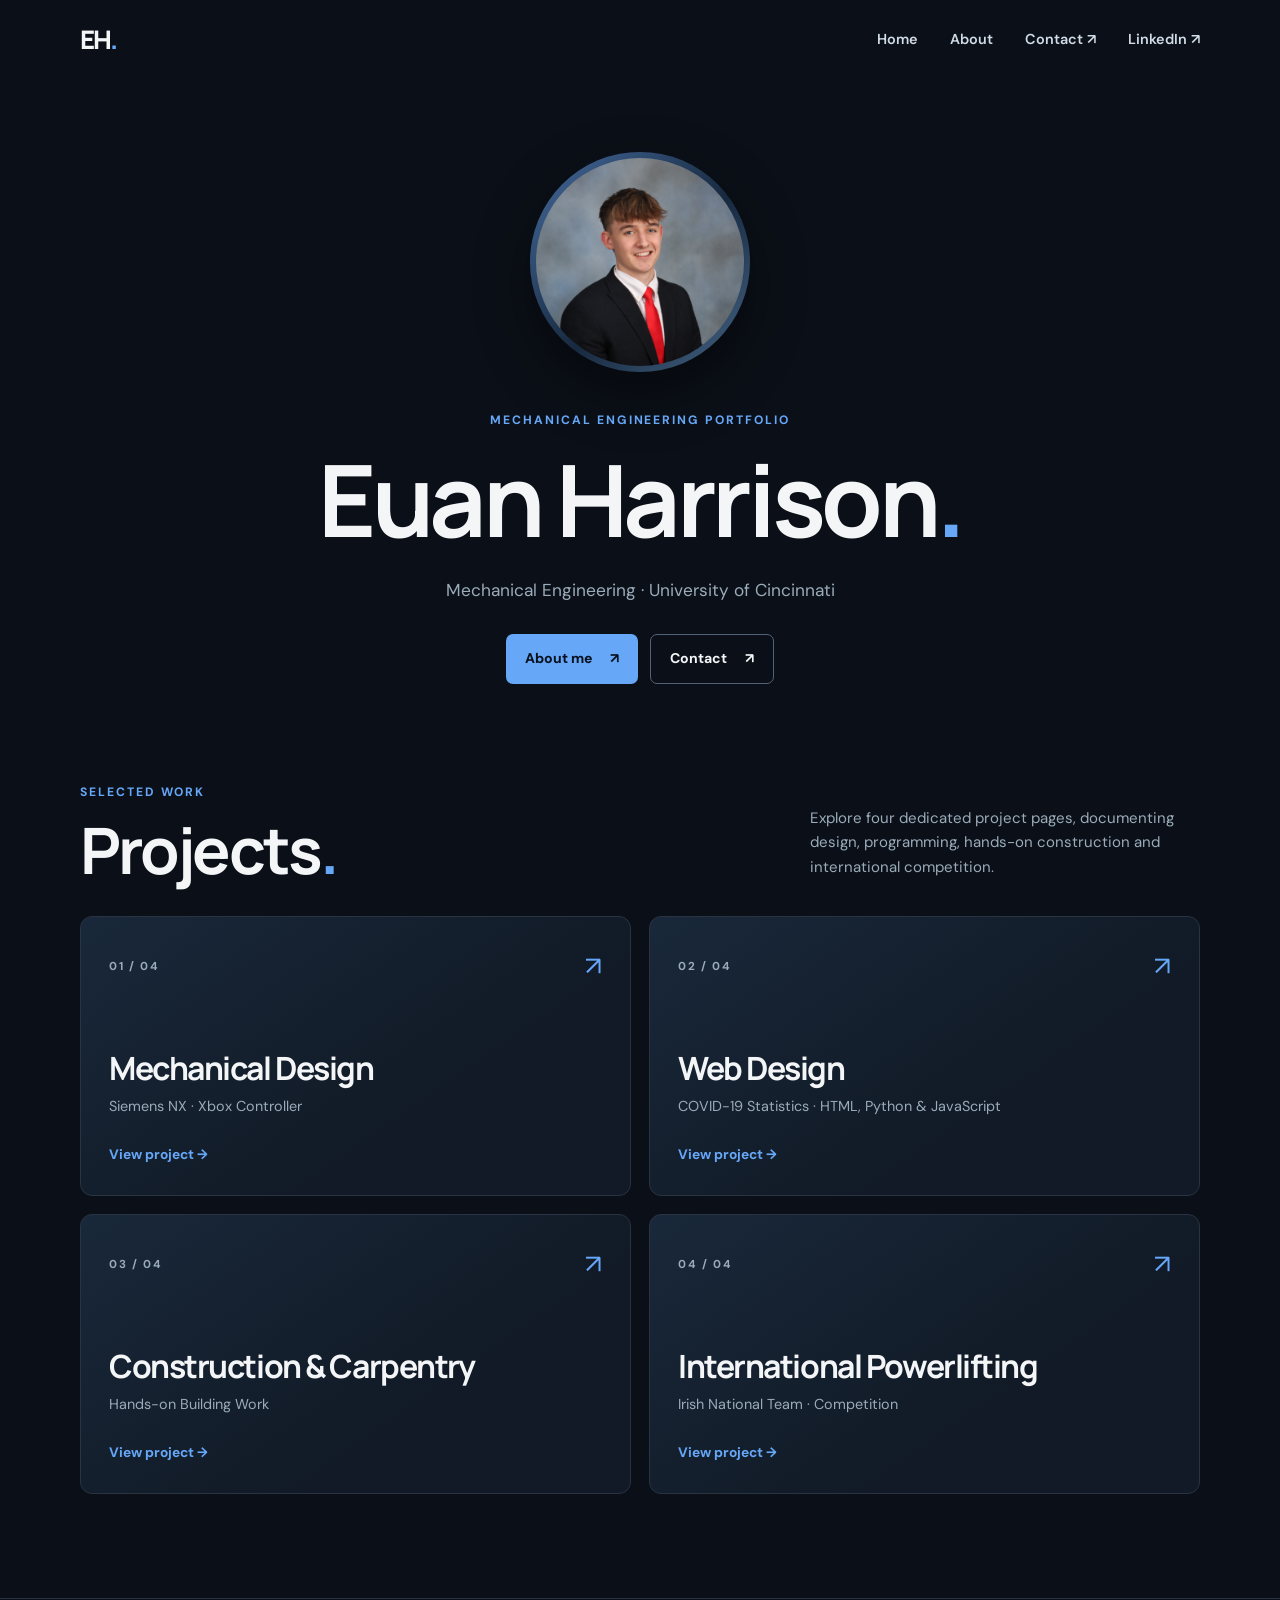
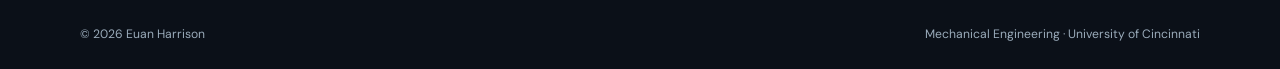
==== commit 449e5fd6: "Update 5" ====
--- a/index.html
+++ b/index.html
@@ -1 +1,2 @@
-<!doctype html><html lang="en"><head><meta charset="utf-8"><meta name="viewport" content="width=device-width,initial-scale=1"><meta name="description" content="Mechanical engineering portfolio of Euan Harrison."><title>Home | Euan Harrison</title><link rel="stylesheet" href="styles.css"></head><body><header class="topbar"><a class="brand" href="index.html" aria-label="Euan Harrison home">EH<span>.</span></a><nav aria-label="Main navigation"><a href="index.html">Home</a><a href="about.html">About</a><a href="mailto:harri2eu@mail.uc.edu">Contact ↗</a><a href="https://www.linkedin.com/in/euan-harrison-728574384/" target="_blank" rel="noopener noreferrer">LinkedIn ↗</a></nav></header><main><section class="home-hero"><div class="portrait-wrap"><img class="portrait" src="assets/headshot.png" alt="Professional portrait of Euan Harrison"></div><p class="eyebrow">MECHANICAL ENGINEERING PORTFOLIO</p><h1>Euan Harrison<span class="dot">.</span></h1><p class="tagline">Mechanical Engineering · University of Cincinnati</p><div class="hero-actions"><a class="pill" href="about.html">About me <span aria-hidden="true">↗</span></a><a class="pill secondary" href="mailto:harri2eu@mail.uc.edu">Contact <span aria-hidden="true">↗</span></a></div></section><section class="projects" aria-labelledby="projects-heading"><div class="section-header"><div><p class="eyebrow">SELECTED WORK</p><h2 id="projects-heading">Projects<span class="dot">.</span></h2></div><p>Explore individual engineering project pages. Select a project to explore its own dedicated page. Case studies and photos will be added over time.</p></div><div class="project-grid"><a class="project-tile" href="project-a.html" aria-label="View Project A: Mechanical Design"><div class="tile-upper"><span class="project-index">01 / 05</span><span class="tile-arrow">↗</span></div><div class="tile-lower"><h3>Mechanical Design</h3><p class="tile-description">Siemens NX · Xbox Controller</p><span class="tile-cta">View project →</span></div></a><a class="project-tile" href="project-b.html" aria-label="View Project B: Web Design"><div class="tile-upper"><span class="project-index">02 / 05</span><span class="tile-arrow">↗</span></div><div class="tile-lower"><h3>Web Design</h3><p class="tile-description">COVID-19 Statistics · HTML, Python &amp; JavaScript</p><span class="tile-cta">View project →</span></div></a><a class="project-tile" href="project-c.html" aria-label="View Project C: LEGO Robotics"><div class="tile-upper"><span class="project-index">03 / 05</span><span class="tile-arrow">↗</span></div><div class="tile-lower"><h3>LEGO Robotics</h3><p class="tile-description">EV3 Mindstorms · LabVIEW</p><span class="tile-cta">View project →</span></div></a><a class="project-tile" href="project-d.html" aria-label="View Project D: Construction & Carpentry"><div class="tile-upper"><span class="project-index">04 / 05</span><span class="tile-arrow">↗</span></div><div class="tile-lower"><h3>Construction &amp; Carpentry</h3><p class="tile-description">Hands-on Building Work</p><span class="tile-cta">View project →</span></div></a><a class="project-tile" href="project-e.html" aria-label="View Project E: International Powerlifting"><div class="tile-upper"><span class="project-index">05 / 05</span><span class="tile-arrow">↗</span></div><div class="tile-lower"><h3>International Powerlifting</h3><p class="tile-description">Irish National Team · Competition</p><span class="tile-cta">View project →</span></div></a></div></section></main><footer><span>© <span id="year">2026</span> Euan Harrison</span><span>Mechanical Engineering · University of Cincinnati</span></footer><script src="script.js"></script></body></html>+<!DOCTYPE html>
+<html lang="en"><head><meta charset="utf-8"/><meta content="width=device-width,initial-scale=1" name="viewport"/><meta content="Mechanical engineering portfolio of Euan Harrison." name="description"/><title>Home | Euan Harrison</title><link href="styles.css" rel="stylesheet"/></head><body><header class="topbar"><a aria-label="Euan Harrison home" class="brand" href="index.html">EH<span>.</span></a><nav aria-label="Main navigation"><a href="index.html">Home</a><a href="about.html">About</a><a href="mailto:harri2eu@mail.uc.edu">Contact ↗</a><a href="https://www.linkedin.com/in/euan-harrison-728574384/" rel="noopener noreferrer" target="_blank">LinkedIn ↗</a></nav></header><main><section class="home-hero"><div class="portrait-wrap"><img alt="Professional portrait of Euan Harrison" class="portrait" src="assets/headshot.png"/></div><p class="eyebrow">MECHANICAL ENGINEERING PORTFOLIO</p><h1>Euan Harrison<span class="dot">.</span></h1><p class="tagline">Mechanical Engineering · University of Cincinnati</p><div class="hero-actions"><a class="pill" href="about.html">About me <span aria-hidden="true">↗</span></a><a class="pill secondary" href="mailto:harri2eu@mail.uc.edu">Contact <span aria-hidden="true">↗</span></a></div></section><section aria-labelledby="projects-heading" class="projects"><div class="section-header"><div><p class="eyebrow">SELECTED WORK</p><h2 id="projects-heading">Projects<span class="dot">.</span></h2></div><p>Explore four dedicated project pages, documenting design, programming, hands-on construction and international competition.</p></div><div class="project-grid"><a aria-label="View Project A: Mechanical Design" class="project-tile" href="project-a.html"><div class="tile-upper"><span class="project-index">01 / 04</span><span class="tile-arrow">↗</span></div><div class="tile-lower"><h3>Mechanical Design</h3><p class="tile-description">Siemens NX · Xbox Controller</p><span class="tile-cta">View project →</span></div></a><a aria-label="View Project B: Web Design" class="project-tile" href="project-b.html"><div class="tile-upper"><span class="project-index">02 / 04</span><span class="tile-arrow">↗</span></div><div class="tile-lower"><h3>Web Design</h3><p class="tile-description">COVID-19 Statistics · HTML, Python &amp; JavaScript</p><span class="tile-cta">View project →</span></div></a><a aria-label="View Project D: Construction &amp; Carpentry" class="project-tile" href="project-d.html"><div class="tile-upper"><span class="project-index">03 / 04</span><span class="tile-arrow">↗</span></div><div class="tile-lower"><h3>Construction &amp; Carpentry</h3><p class="tile-description">Hands-on Building Work</p><span class="tile-cta">View project →</span></div></a><a aria-label="View Project E: International Powerlifting" class="project-tile" href="project-e.html"><div class="tile-upper"><span class="project-index">04 / 04</span><span class="tile-arrow">↗</span></div><div class="tile-lower"><h3>International Powerlifting</h3><p class="tile-description">Irish National Team · Competition</p><span class="tile-cta">View project →</span></div></a></div></section></main><footer><span>© <span id="year">2026</span> Euan Harrison</span><span>Mechanical Engineering · University of Cincinnati</span></footer><script src="script.js"></script></body></html>
--- a/styles.css
+++ b/styles.css
@@ -21,3 +21,28 @@
 .video-card figcaption{text-align:center;padding:13px 10px}
 @media(max-width:800px){.power-gallery{grid-template-columns:repeat(2,minmax(0,1fr))}.gallery-photo img{height:220px}.video-grid{gap:8px}.video-card figcaption{font-size:.78rem;padding:10px 4px}}
 @media(max-width:560px){.power-hero img{max-height:390px}.power-gallery{grid-template-columns:repeat(2,minmax(0,1fr));gap:9px}.gallery-photo img{height:180px;padding:3px}.gallery-photo span{font-size:.7rem;padding:8px}.video-grid{grid-template-columns:repeat(3,minmax(0,1fr));gap:6px}.video-card figcaption{font-size:.7rem}}
+
+/* House renovations — original photos in contained, balanced cards */
+.renovation-overview{display:grid;grid-template-columns:repeat(3,minmax(0,1fr));gap:14px;margin:30px 0}
+.renovation-overview>div{background:var(--panel);border:1px solid var(--line);border-radius:12px;padding:22px;display:flex;flex-direction:column;gap:4px}
+.renovation-overview strong{font:800 2rem Manrope,Arial,sans-serif;color:var(--accent)}
+.renovation-overview span{font-size:.85rem;color:var(--muted)}
+.renovation-intro{max-width:820px;margin-bottom:24px}
+.renovation-nav{display:flex;flex-wrap:wrap;gap:9px;padding:0 0 34px;border-bottom:1px solid var(--line)}
+.renovation-nav a{border:1px solid #405064;padding:8px 13px;border-radius:25px;font-size:.8rem;color:#dce8f5}
+.renovation-nav a:hover{border-color:var(--accent);color:var(--accent)}
+.renovation-section{padding:55px 0 42px;border-bottom:1px solid var(--line);scroll-margin-top:26px}
+.renovation-heading{display:flex;gap:22px;justify-content:space-between;align-items:start;margin-bottom:22px}
+.renovation-heading .eyebrow{display:block;margin-bottom:13px}.renovation-heading h2{font-size:clamp(1.7rem,3.4vw,2.65rem);margin-bottom:10px}.renovation-heading p{margin-bottom:0;color:var(--muted)}
+.renovation-time{flex-shrink:0;padding:6px 12px;border:1px solid #3a5067;border-radius:22px;font-size:.83rem;color:#c9dcef}
+.renovation-body{display:grid;grid-template-columns:minmax(230px,.85fr) minmax(0,1.35fr);gap:25px;align-items:start}
+.renovation-description{background:var(--panel);border:1px solid var(--line);border-radius:12px;padding:23px}
+.renovation-description h3{font-size:1.15rem;margin:0 0 15px}.renovation-description ul{padding-left:20px;margin:0;color:#c1cfde}.renovation-description li{margin-bottom:10px}
+.renovation-cost{font-size:.87rem;margin:20px 0 0!important;color:var(--accent)!important}
+.renovation-gallery{display:grid;grid-template-columns:repeat(2,minmax(0,1fr));gap:11px}
+.renovation-gallery:has(figure:only-child){grid-template-columns:minmax(0,1fr)}
+.renovation-photo{min-width:0;margin:0;border:1px solid var(--line);border-radius:12px;background:#121d2b;overflow:hidden}
+.renovation-photo img{display:block;width:100%;height:265px;object-fit:contain;object-position:center;background:#0a101a}
+.renovation-photo figcaption{font-size:.72rem;color:#a8bdd0;padding:9px 11px;text-align:center}
+@media(max-width:850px){.renovation-body{grid-template-columns:1fr}.renovation-photo img{height:260px}}
+@media(max-width:560px){.renovation-overview{grid-template-columns:1fr 1fr}.renovation-overview>div{padding:14px}.renovation-heading{flex-direction:column;gap:12px}.renovation-gallery{grid-template-columns:1fr 1fr;gap:8px}.renovation-photo img{height:185px}.renovation-photo figcaption{font-size:.65rem}}
